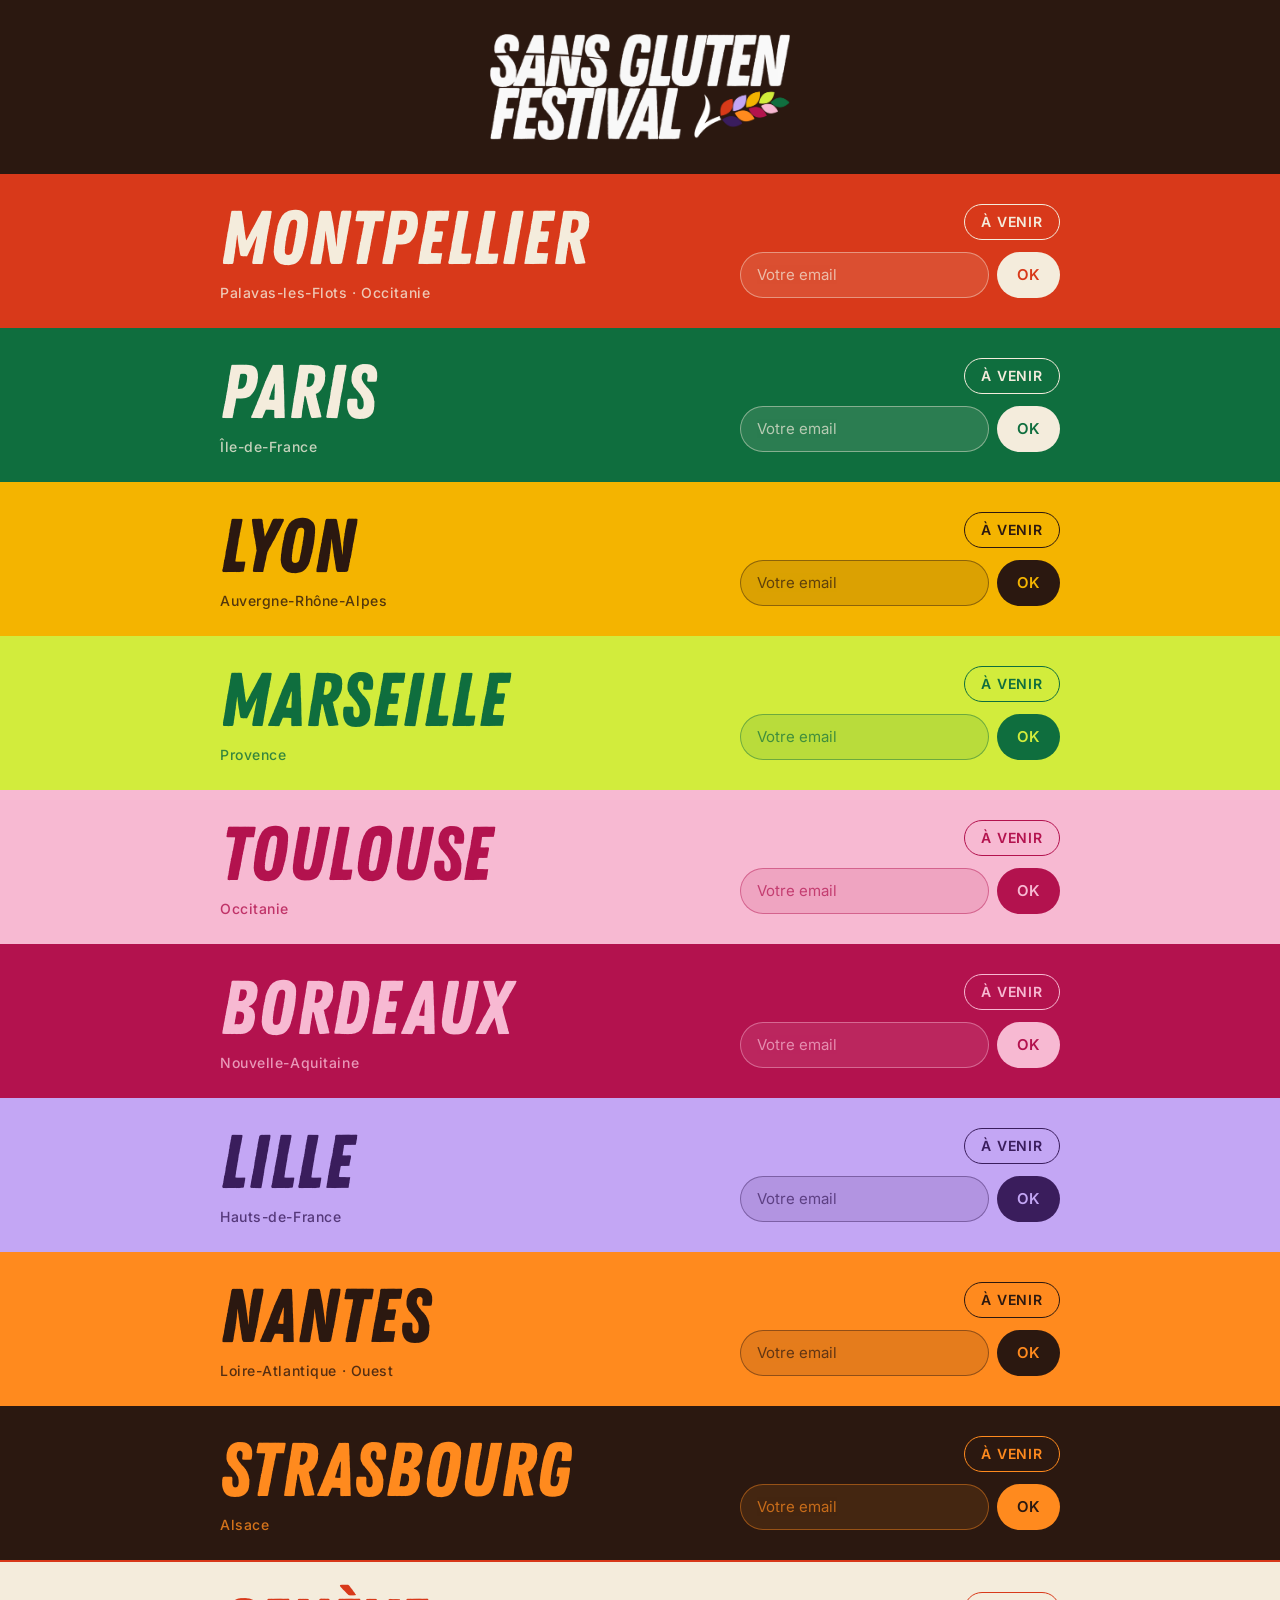
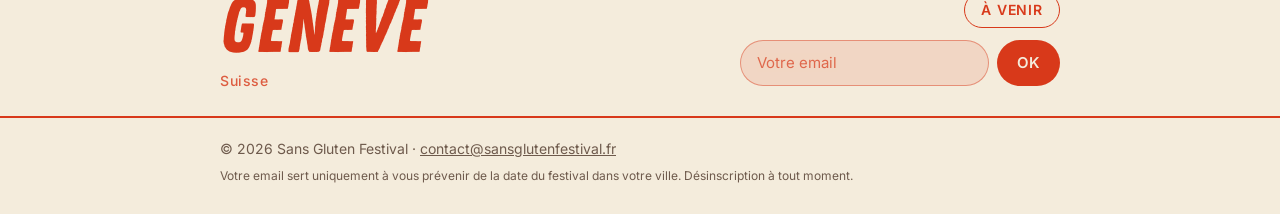
==== index.html @ ccaa2bc6 "Logo horizontal partout, plus petit Co-Authored-By: Claude Opus 5.5 <noreply@anthropic.com>" ====
<!doctype html>
<html lang="fr">
<head>
  <meta charset="utf-8">
  <meta name="viewport" content="width=device-width, initial-scale=1">
  <title>Sans Gluten Festival — Bientôt près de chez vous</title>
  <meta name="description" content="Le Sans Gluten Festival arrive dans les grandes villes de France : un festival 100 % sans gluten, à taille humaine, avec une entrée à tarif symbolique.">
  <meta property="og:title" content="Sans Gluten Festival">
  <meta property="og:description" content="Un festival 100 % sans gluten, à taille humaine, dans les grandes villes de France. Bientôt près de chez vous.">
  <meta property="og:url" content="https://sansglutenfestival.fr/">
  <meta property="og:type" content="website">
  <meta property="og:locale" content="fr_FR">
  <meta property="og:image" content="https://sansglutenfestival.fr/img/og-image.png">
  <meta property="og:image:width" content="1200">
  <meta property="og:image:height" content="630">
  <meta name="twitter:card" content="summary_large_image">
  <meta name="theme-color" content="#2B1810">
  <link rel="canonical" href="https://sansglutenfestival.fr/">
  <link rel="icon" href="favicon.png" type="image/png" sizes="64x64">
  <link rel="icon" href="favicon-32.png" type="image/png" sizes="32x32">
  <link rel="apple-touch-icon" href="apple-touch-icon.png">
  <link rel="preconnect" href="https://fonts.googleapis.com">
  <link rel="preconnect" href="https://fonts.gstatic.com" crossorigin>
  <link href="https://fonts.googleapis.com/css2?family=Fraunces:opsz,wght@9..144,500;9..144,700&family=Inter:wght@400;500;600&display=swap" rel="stylesheet">
  <link rel="preload" href="fonts/ZingRust-Base.woff2" as="font" type="font/woff2" crossorigin>
  <style>
    /* Zing Rust — Fontfabric, licence gratuite (usage commercial et web autorisé) */
    @font-face {
      font-family: "Zing Rust";
      src: url("fonts/ZingRust-Base.woff2") format("woff2");
      font-display: swap;
    }
    /* Palette « Tomate, basilic & framboise » */
    :root {
      --creme: #F4ECDC;
      --cacao: #2B1810;
      --tomate: #D8391A;
      --abricot: #FF8A1E;
      --moutarde: #F4B400;
      --citron: #D2EC3C;
      --basilic: #0F6E3E;
      --guimauve: #F7B9D2;
      --framboise: #B3124E;
      --lavande: #C3A6F4;
      --prune: #3A1D5C;
      --bg: var(--creme);
      --ink: var(--cacao);
      --muted: #6E5A4C;
      --accent: var(--tomate);
    }
    * { box-sizing: border-box; }
    html, body { margin: 0; }
    body {
      background: var(--bg);
      color: var(--ink);
      font-family: "Inter", system-ui, -apple-system, sans-serif;
      font-size: 17px;
      line-height: 1.6;
      min-height: 100vh;
      display: flex;
      flex-direction: column;
    }
    .wrap {
      width: 100%;
      max-width: 880px;
      margin: 0 auto;
      padding: 0 20px;
    }
    .site-header { background: var(--cacao); }
    .site-header .wrap {
      display: flex;
      justify-content: center;
      padding-top: clamp(22px, 4vw, 34px);
      padding-bottom: clamp(22px, 4vw, 34px);
    }
    .logo { display: block; width: 300px; max-width: 62%; }
    .logo img { display: block; width: 100%; height: auto; }
    @media (max-width: 600px) { .logo { width: 220px; } }
    main { flex: 1; }

    .city {
      color: var(--band-ink);
      background: var(--band-bg);
    }
    .city .wrap {
      display: grid;
      grid-template-columns: 1fr auto;
      grid-template-areas: "name pill" "name form";
      column-gap: 24px;
      row-gap: 12px;
      align-items: center;
      padding-top: 28px;
      padding-bottom: 28px;
    }
    .city-name {
      grid-area: name;
      font-family: "Zing Rust", "Fraunces", Georgia, serif;
      font-weight: 400;
      font-size: clamp(40px, 8vw, 76px);
      line-height: 1;
      letter-spacing: .01em;
      margin: 0;
    }
    .city-region {
      display: block;
      font-family: "Inter", system-ui, sans-serif;
      font-weight: 500;
      font-size: 14px;
      letter-spacing: .04em;
      opacity: .8;
      margin-top: 8px;
    }
    .pill {
      grid-area: pill;
      justify-self: end;
      align-self: end;
      border: 1.5px solid currentColor;
      border-radius: 999px;
      padding: 6px 16px;
      font-weight: 600;
      font-size: 14px;
      letter-spacing: .06em;
      text-transform: uppercase;
    }
    .notify {
      grid-area: form;
      align-self: start;
      display: flex;
      gap: 8px;
      width: 320px;
    }
    .notify input {
      flex: 1;
      min-width: 0;
      font: inherit;
      font-size: 15px;
      color: var(--band-ink);
      background: color-mix(in srgb, var(--band-ink) 12%, transparent);
      border: 1.5px solid color-mix(in srgb, var(--band-ink) 45%, transparent);
      border-radius: 999px;
      padding: 10px 16px;
    }
    .notify input::placeholder { color: var(--band-ink); opacity: .7; }
    .notify input:focus { outline: none; border-color: var(--band-ink); }
    .notify button {
      font: inherit;
      font-size: 15px;
      font-weight: 600;
      color: var(--band-bg);
      background: var(--band-ink);
      border: 0;
      border-radius: 999px;
      padding: 10px 20px;
      cursor: pointer;
    }
    .notify button:hover { opacity: .9; }
    .notify-done {
      grid-area: form;
      justify-self: end;
      font-size: 15px;
      font-weight: 500;
      margin: 0;
    }
    .sr {
      position: absolute;
      width: 1px; height: 1px;
      overflow: hidden;
      clip: rect(0 0 0 0);
      white-space: nowrap;
    }
    .v-montpellier { --band-bg: var(--tomate); --band-ink: var(--creme); }
    .v-paris { --band-bg: var(--basilic); --band-ink: var(--creme); }
    .v-lyon { --band-bg: var(--moutarde); --band-ink: var(--cacao); }
    .v-marseille { --band-bg: var(--citron); --band-ink: var(--basilic); }
    .v-toulouse { --band-bg: var(--guimauve); --band-ink: var(--framboise); }
    .v-bordeaux { --band-bg: var(--framboise); --band-ink: var(--guimauve); }
    .v-lille { --band-bg: var(--lavande); --band-ink: var(--prune); }
    .v-nantes { --band-bg: var(--abricot); --band-ink: var(--cacao); }
    .v-strasbourg { --band-bg: var(--cacao); --band-ink: var(--abricot); }
    .v-geneve { --band-bg: var(--creme); --band-ink: var(--tomate); }
    .v-geneve { border-block: 2px solid var(--tomate); }
    @media (max-width: 640px) {
      .city .wrap {
        grid-template-areas: "name pill" "form form";
        row-gap: 16px;
        padding-top: 24px;
        padding-bottom: 24px;
      }
      .pill { align-self: start; font-size: 12px; padding: 5px 12px; }
      .notify { width: 100%; }
      .notify-done { justify-self: start; }
    }
    .legal { font-size: 12px; margin: 6px 0 0; }
    footer a { color: inherit; }
    footer.wrap {
      padding-top: 20px; padding-bottom: 28px;
      font-size: 14px;
      color: var(--muted);
    }
  </style>
</head>
<body>
  <header class="site-header">
    <div class="wrap">
      <h1 class="logo" style="margin:0">
        <picture>
          <source srcset="img/logo-sgf.webp" type="image/webp">
          <img src="img/logo-sgf.png" width="1400" height="495" alt="Sans Gluten Festival">
        </picture>
      </h1>
    </div>
  </header>

  <main>
    <section class="cities" aria-label="Les villes">
      <div class="city v-montpellier">
        <div class="wrap">
          <h3 class="city-name">Montpellier<span class="city-region">Palavas-les-Flots · Occitanie</span></h3>
          <span class="pill">À venir</span>
          <form class="notify" data-city="Montpellier">
            <label class="sr" for="email-montpellier">Votre email pour être prévenu de la date à Montpellier</label>
            <input type="email" id="email-montpellier" name="email" placeholder="Votre email" autocomplete="email" required>
            <button type="submit">OK</button>
          </form>
        </div>
      </div>
      <div class="city v-paris">
        <div class="wrap">
          <h3 class="city-name">Paris<span class="city-region">Île-de-France</span></h3>
          <span class="pill">À venir</span>
          <form class="notify" data-city="Paris">
            <label class="sr" for="email-paris">Votre email pour être prévenu de la date à Paris</label>
            <input type="email" id="email-paris" name="email" placeholder="Votre email" autocomplete="email" required>
            <button type="submit">OK</button>
          </form>
        </div>
      </div>
      <div class="city v-lyon">
        <div class="wrap">
          <h3 class="city-name">Lyon<span class="city-region">Auvergne-Rhône-Alpes</span></h3>
          <span class="pill">À venir</span>
          <form class="notify" data-city="Lyon">
            <label class="sr" for="email-lyon">Votre email pour être prévenu de la date à Lyon</label>
            <input type="email" id="email-lyon" name="email" placeholder="Votre email" autocomplete="email" required>
            <button type="submit">OK</button>
          </form>
        </div>
      </div>
      <div class="city v-marseille">
        <div class="wrap">
          <h3 class="city-name">Marseille<span class="city-region">Provence</span></h3>
          <span class="pill">À venir</span>
          <form class="notify" data-city="Marseille">
            <label class="sr" for="email-marseille">Votre email pour être prévenu de la date à Marseille</label>
            <input type="email" id="email-marseille" name="email" placeholder="Votre email" autocomplete="email" required>
            <button type="submit">OK</button>
          </form>
        </div>
      </div>
      <div class="city v-toulouse">
        <div class="wrap">
          <h3 class="city-name">Toulouse<span class="city-region">Occitanie</span></h3>
          <span class="pill">À venir</span>
          <form class="notify" data-city="Toulouse">
            <label class="sr" for="email-toulouse">Votre email pour être prévenu de la date à Toulouse</label>
            <input type="email" id="email-toulouse" name="email" placeholder="Votre email" autocomplete="email" required>
            <button type="submit">OK</button>
          </form>
        </div>
      </div>
      <div class="city v-bordeaux">
        <div class="wrap">
          <h3 class="city-name">Bordeaux<span class="city-region">Nouvelle-Aquitaine</span></h3>
          <span class="pill">À venir</span>
          <form class="notify" data-city="Bordeaux">
            <label class="sr" for="email-bordeaux">Votre email pour être prévenu de la date à Bordeaux</label>
            <input type="email" id="email-bordeaux" name="email" placeholder="Votre email" autocomplete="email" required>
            <button type="submit">OK</button>
          </form>
        </div>
      </div>
      <div class="city v-lille">
        <div class="wrap">
          <h3 class="city-name">Lille<span class="city-region">Hauts-de-France</span></h3>
          <span class="pill">À venir</span>
          <form class="notify" data-city="Lille">
            <label class="sr" for="email-lille">Votre email pour être prévenu de la date à Lille</label>
            <input type="email" id="email-lille" name="email" placeholder="Votre email" autocomplete="email" required>
            <button type="submit">OK</button>
          </form>
        </div>
      </div>
      <div class="city v-nantes">
        <div class="wrap">
          <h3 class="city-name">Nantes<span class="city-region">Loire-Atlantique · Ouest</span></h3>
          <span class="pill">À venir</span>
          <form class="notify" data-city="Nantes">
            <label class="sr" for="email-nantes">Votre email pour être prévenu de la date à Nantes</label>
            <input type="email" id="email-nantes" name="email" placeholder="Votre email" autocomplete="email" required>
            <button type="submit">OK</button>
          </form>
        </div>
      </div>
      <div class="city v-strasbourg">
        <div class="wrap">
          <h3 class="city-name">Strasbourg<span class="city-region">Alsace</span></h3>
          <span class="pill">À venir</span>
          <form class="notify" data-city="Strasbourg">
            <label class="sr" for="email-strasbourg">Votre email pour être prévenu de la date à Strasbourg</label>
            <input type="email" id="email-strasbourg" name="email" placeholder="Votre email" autocomplete="email" required>
            <button type="submit">OK</button>
          </form>
        </div>
      </div>
      <div class="city v-geneve">
        <div class="wrap">
          <h3 class="city-name">Genève<span class="city-region">Suisse</span></h3>
          <span class="pill">À venir</span>
          <form class="notify" data-city="Genève">
            <label class="sr" for="email-geneve">Votre email pour être prévenu de la date à Genève</label>
            <input type="email" id="email-geneve" name="email" placeholder="Votre email" autocomplete="email" required>
            <button type="submit">OK</button>
          </form>
        </div>
      </div>
    </section>

  </main>

  <footer class="wrap">
    © 2026 Sans Gluten Festival · <a href="mailto:contact@sansglutenfestival.fr">contact@sansglutenfestival.fr</a>
    <p class="legal">Votre email sert uniquement à vous prévenir de la date du festival dans votre ville. Désinscription à tout moment.</p>
  </footer>
  <script>
    // Pas encore de service d'inscription (Brevo à brancher) : en attendant,
    // l'inscription passe par un mail pré-rempli vers contact@.
    document.querySelectorAll('.notify').forEach(function (form) {
      form.addEventListener('submit', function (e) {
        e.preventDefault();
        var city = form.dataset.city;
        var email = form.email.value.trim();
        var subject = 'Prévenez-moi — Sans Gluten Festival ' + city;
        var body = 'Bonjour,\n\nMerci de me prévenir de la date du Sans Gluten Festival à ' + city + '.\n\nMon email : ' + email + '\n';
        window.location.href = 'mailto:contact@sansglutenfestival.fr?subject=' + encodeURIComponent(subject) + '&body=' + encodeURIComponent(body);
        var done = document.createElement('p');
        done.className = 'notify-done';
        done.textContent = 'Merci ! Envoyez le mail qui vient de s’ouvrir pour confirmer.';
        form.replaceWith(done);
      });
    });
  </script>
</body>
</html>
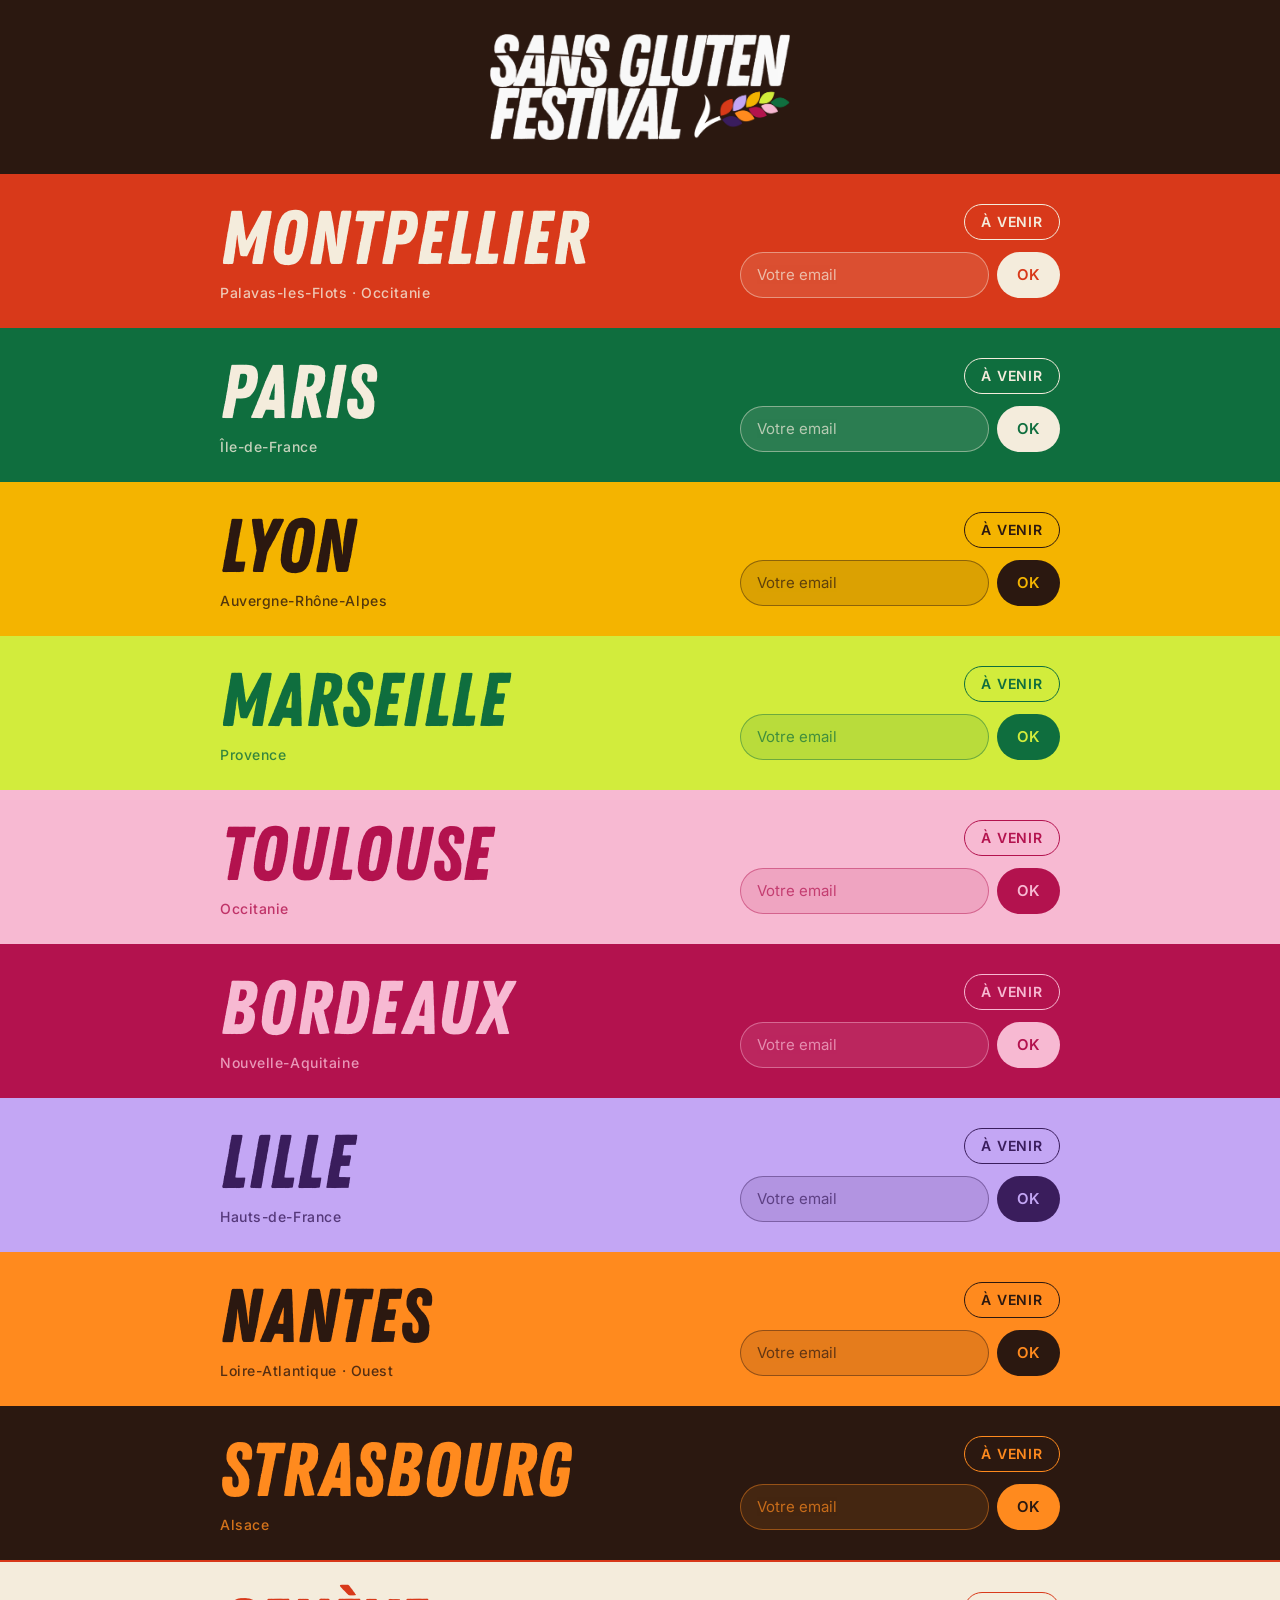
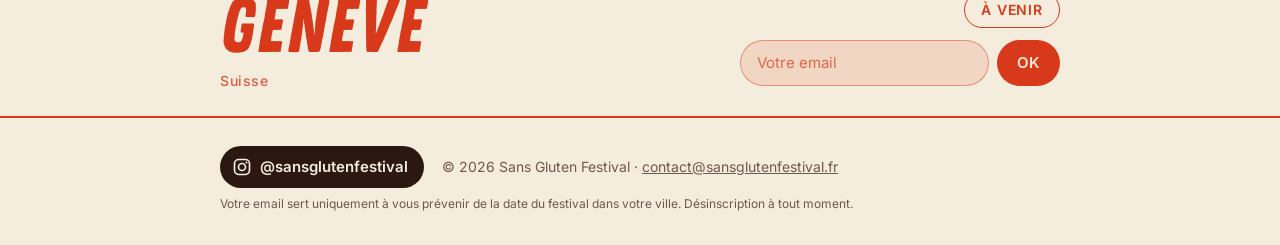
==== commit 4f977e24: "Lien Instagram @sansglutenfestival dans le pied de page Co-Authored-By: Claude Opus 5.5 <noreply@ant" ====
--- a/index.html
+++ b/index.html
@@ -14,6 +14,7 @@
   <meta property="og:image:width" content="1200">
   <meta property="og:image:height" content="630">
   <meta name="twitter:card" content="summary_large_image">
+  <script type="application/ld+json">{"@context":"https://schema.org","@type":"Organization","name":"Sans Gluten Festival","url":"https://sansglutenfestival.fr/","logo":"https://sansglutenfestival.fr/img/logo-sgf.png","email":"contact@sansglutenfestival.fr","sameAs":["https://www.instagram.com/sansglutenfestival/"]}</script>
   <meta name="theme-color" content="#2B1810">
   <link rel="canonical" href="https://sansglutenfestival.fr/">
   <link rel="icon" href="favicon.png" type="image/png" sizes="64x64">
@@ -193,10 +194,21 @@
     .legal { font-size: 12px; margin: 6px 0 0; }
     footer a { color: inherit; }
     footer.wrap {
-      padding-top: 20px; padding-bottom: 28px;
+      padding-top: 28px; padding-bottom: 32px;
       font-size: 14px;
       color: var(--muted);
     }
+    .foot-row { display: flex; flex-wrap: wrap; align-items: center; gap: 10px 18px; }
+    .insta {
+      display: inline-flex; align-items: center; gap: 8px;
+      background: var(--cacao); color: var(--creme);
+      border-radius: 999px; padding: 9px 16px 9px 12px;
+      font-weight: 600; font-size: 15px; text-decoration: none;
+    }
+    footer .insta { color: var(--creme); }
+    .insta:hover { background: var(--tomate); }
+    .insta:focus-visible { outline: 3px solid var(--tomate); outline-offset: 2px; }
+    .insta svg { width: 20px; height: 20px; flex-shrink: 0; }
   </style>
 </head>
 <body>
@@ -328,7 +340,13 @@
   </main>
 
   <footer class="wrap">
-    © 2026 Sans Gluten Festival · <a href="mailto:contact@sansglutenfestival.fr">contact@sansglutenfestival.fr</a>
+    <div class="foot-row">
+      <a class="insta" href="https://www.instagram.com/sansglutenfestival/" target="_blank" rel="noopener">
+        <svg viewBox="0 0 24 24" aria-hidden="true"><rect x="3" y="3" width="18" height="18" rx="5" fill="none" stroke="currentColor" stroke-width="2"/><circle cx="12" cy="12" r="4.2" fill="none" stroke="currentColor" stroke-width="2"/><circle cx="17.4" cy="6.6" r="1.3" fill="currentColor"/></svg>
+        @sansglutenfestival
+      </a>
+      <span>© 2026 Sans Gluten Festival · <a href="mailto:contact@sansglutenfestival.fr">contact@sansglutenfestival.fr</a></span>
+    </div>
     <p class="legal">Votre email sert uniquement à vous prévenir de la date du festival dans votre ville. Désinscription à tout moment.</p>
   </footer>
   <script>
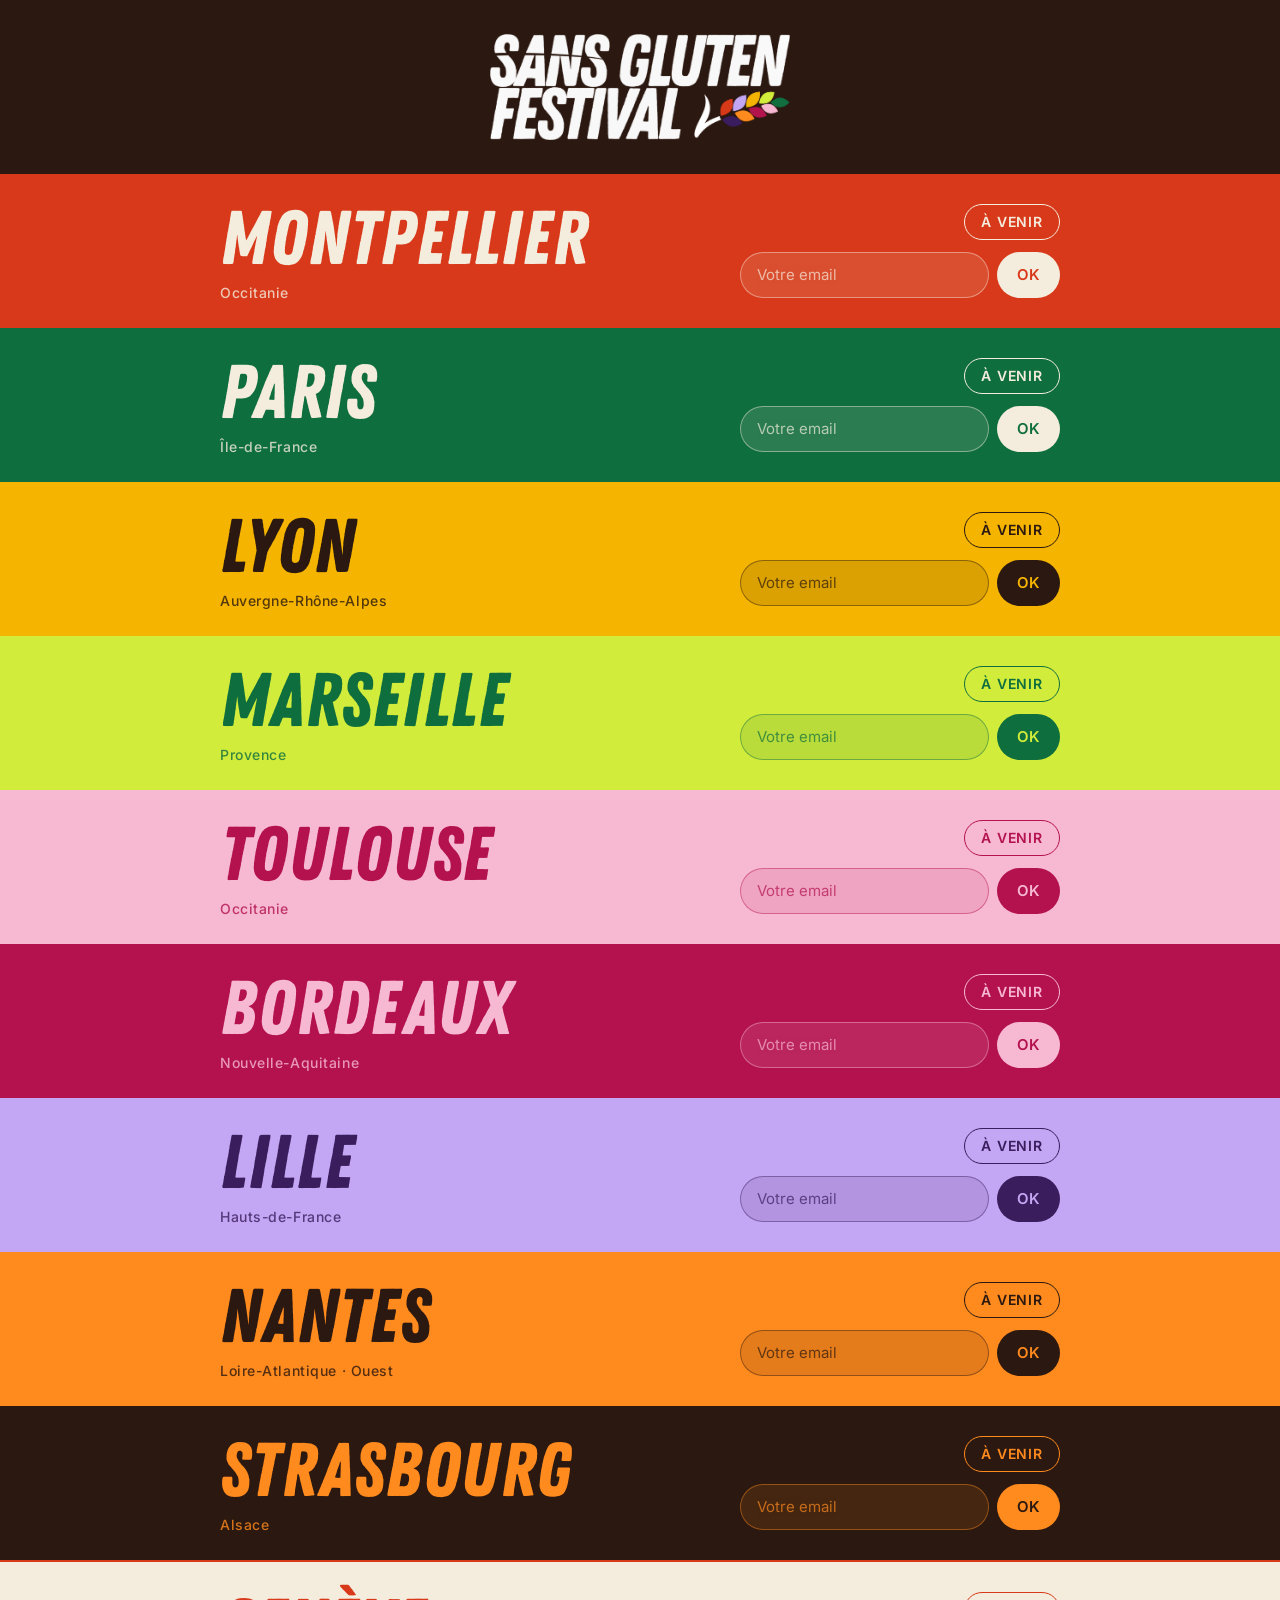
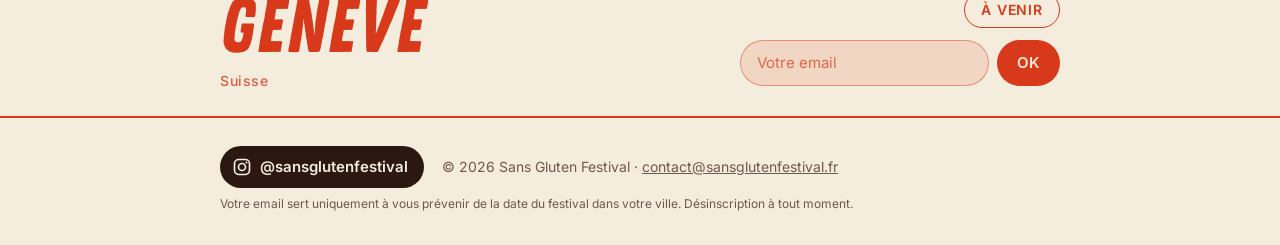
==== commit 9da99859: "Montpellier : retrait de Palavas Co-Authored-By: Claude Opus 5.5 <noreply@anthropic.com>" ====
--- a/index.html
+++ b/index.html
@@ -155,6 +155,10 @@
       cursor: pointer;
     }
     .notify button:hover { opacity: .9; }
+    .hp { position: absolute; left: -9999px; width: 1px; height: 1px; opacity: 0; }
+    .notify { position: relative; flex-wrap: wrap; }
+    .notify button:disabled { opacity: .6; cursor: wait; }
+    .notify-err { flex-basis: 100%; font-size: 13px; font-weight: 600; margin-top: 4px; }
     .notify-done {
       grid-area: form;
       justify-self: end;
@@ -227,11 +231,12 @@
     <section class="cities" aria-label="Les villes">
       <div class="city v-montpellier">
         <div class="wrap">
-          <h3 class="city-name">Montpellier<span class="city-region">Palavas-les-Flots · Occitanie</span></h3>
+          <h3 class="city-name">Montpellier<span class="city-region">Occitanie</span></h3>
           <span class="pill">À venir</span>
           <form class="notify" data-city="Montpellier">
             <label class="sr" for="email-montpellier">Votre email pour être prévenu de la date à Montpellier</label>
             <input type="email" id="email-montpellier" name="email" placeholder="Votre email" autocomplete="email" required>
+            <input type="checkbox" name="botcheck" class="hp" tabindex="-1" autocomplete="off" aria-hidden="true">
             <button type="submit">OK</button>
           </form>
         </div>
@@ -243,6 +248,7 @@
           <form class="notify" data-city="Paris">
             <label class="sr" for="email-paris">Votre email pour être prévenu de la date à Paris</label>
             <input type="email" id="email-paris" name="email" placeholder="Votre email" autocomplete="email" required>
+            <input type="checkbox" name="botcheck" class="hp" tabindex="-1" autocomplete="off" aria-hidden="true">
             <button type="submit">OK</button>
           </form>
         </div>
@@ -254,6 +260,7 @@
           <form class="notify" data-city="Lyon">
             <label class="sr" for="email-lyon">Votre email pour être prévenu de la date à Lyon</label>
             <input type="email" id="email-lyon" name="email" placeholder="Votre email" autocomplete="email" required>
+            <input type="checkbox" name="botcheck" class="hp" tabindex="-1" autocomplete="off" aria-hidden="true">
             <button type="submit">OK</button>
           </form>
         </div>
@@ -265,6 +272,7 @@
           <form class="notify" data-city="Marseille">
             <label class="sr" for="email-marseille">Votre email pour être prévenu de la date à Marseille</label>
             <input type="email" id="email-marseille" name="email" placeholder="Votre email" autocomplete="email" required>
+            <input type="checkbox" name="botcheck" class="hp" tabindex="-1" autocomplete="off" aria-hidden="true">
             <button type="submit">OK</button>
           </form>
         </div>
@@ -276,6 +284,7 @@
           <form class="notify" data-city="Toulouse">
             <label class="sr" for="email-toulouse">Votre email pour être prévenu de la date à Toulouse</label>
             <input type="email" id="email-toulouse" name="email" placeholder="Votre email" autocomplete="email" required>
+            <input type="checkbox" name="botcheck" class="hp" tabindex="-1" autocomplete="off" aria-hidden="true">
             <button type="submit">OK</button>
           </form>
         </div>
@@ -287,6 +296,7 @@
           <form class="notify" data-city="Bordeaux">
             <label class="sr" for="email-bordeaux">Votre email pour être prévenu de la date à Bordeaux</label>
             <input type="email" id="email-bordeaux" name="email" placeholder="Votre email" autocomplete="email" required>
+            <input type="checkbox" name="botcheck" class="hp" tabindex="-1" autocomplete="off" aria-hidden="true">
             <button type="submit">OK</button>
           </form>
         </div>
@@ -298,6 +308,7 @@
           <form class="notify" data-city="Lille">
             <label class="sr" for="email-lille">Votre email pour être prévenu de la date à Lille</label>
             <input type="email" id="email-lille" name="email" placeholder="Votre email" autocomplete="email" required>
+            <input type="checkbox" name="botcheck" class="hp" tabindex="-1" autocomplete="off" aria-hidden="true">
             <button type="submit">OK</button>
           </form>
         </div>
@@ -309,6 +320,7 @@
           <form class="notify" data-city="Nantes">
             <label class="sr" for="email-nantes">Votre email pour être prévenu de la date à Nantes</label>
             <input type="email" id="email-nantes" name="email" placeholder="Votre email" autocomplete="email" required>
+            <input type="checkbox" name="botcheck" class="hp" tabindex="-1" autocomplete="off" aria-hidden="true">
             <button type="submit">OK</button>
           </form>
         </div>
@@ -320,6 +332,7 @@
           <form class="notify" data-city="Strasbourg">
             <label class="sr" for="email-strasbourg">Votre email pour être prévenu de la date à Strasbourg</label>
             <input type="email" id="email-strasbourg" name="email" placeholder="Votre email" autocomplete="email" required>
+            <input type="checkbox" name="botcheck" class="hp" tabindex="-1" autocomplete="off" aria-hidden="true">
             <button type="submit">OK</button>
           </form>
         </div>
@@ -331,6 +344,7 @@
           <form class="notify" data-city="Genève">
             <label class="sr" for="email-geneve">Votre email pour être prévenu de la date à Genève</label>
             <input type="email" id="email-geneve" name="email" placeholder="Votre email" autocomplete="email" required>
+            <input type="checkbox" name="botcheck" class="hp" tabindex="-1" autocomplete="off" aria-hidden="true">
             <button type="submit">OK</button>
           </form>
         </div>
@@ -350,20 +364,42 @@
     <p class="legal">Votre email sert uniquement à vous prévenir de la date du festival dans votre ville. Désinscription à tout moment.</p>
   </footer>
   <script>
-    // Pas encore de service d'inscription (Brevo à brancher) : en attendant,
-    // l'inscription passe par un mail pré-rempli vers contact@.
+    // Inscriptions par ville : Web3Forms envoie chaque inscription à contact@ (clé publique, faite pour être dans le code).
+    var W3F_KEY = "a4f6ae0e-dc1d-4ea9-b04a-1de9e9daf871";
     document.querySelectorAll('.notify').forEach(function (form) {
       form.addEventListener('submit', function (e) {
         e.preventDefault();
         var city = form.dataset.city;
-        var email = form.email.value.trim();
-        var subject = 'Prévenez-moi — Sans Gluten Festival ' + city;
-        var body = 'Bonjour,\n\nMerci de me prévenir de la date du Sans Gluten Festival à ' + city + '.\n\nMon email : ' + email + '\n';
-        window.location.href = 'mailto:contact@sansglutenfestival.fr?subject=' + encodeURIComponent(subject) + '&body=' + encodeURIComponent(body);
-        var done = document.createElement('p');
-        done.className = 'notify-done';
-        done.textContent = 'Merci ! Envoyez le mail qui vient de s’ouvrir pour confirmer.';
-        form.replaceWith(done);
+        var btn = form.querySelector('button');
+        if (form.botcheck && form.botcheck.checked) return;
+        btn.disabled = true;
+        btn.textContent = '…';
+        fetch('https://api.web3forms.com/submit', {
+          method: 'POST',
+          headers: { 'Content-Type': 'application/json', 'Accept': 'application/json' },
+          body: JSON.stringify({
+            access_key: W3F_KEY,
+            subject: 'Prévenez-moi — ' + city,
+            from_name: 'Site Sans Gluten Festival',
+            ville: city,
+            email: form.email.value.trim()
+          })
+        }).then(function (r) { return r.json(); }).then(function (res) {
+          if (!res.success) throw new Error(res.message);
+          var done = document.createElement('p');
+          done.className = 'notify-done';
+          done.setAttribute('role', 'status');
+          done.textContent = 'Merci ! On vous prévient dès que la date de ' + city + ' est annoncée.';
+          form.replaceWith(done);
+        }).catch(function () {
+          btn.disabled = false;
+          btn.textContent = 'OK';
+          var err = form.querySelector('.notify-err') || document.createElement('span');
+          err.className = 'notify-err';
+          err.setAttribute('role', 'alert');
+          err.textContent = 'L’envoi n’a pas marché. Réessayez, ou écrivez à contact@sansglutenfestival.fr';
+          form.appendChild(err);
+        });
       });
     });
   </script>
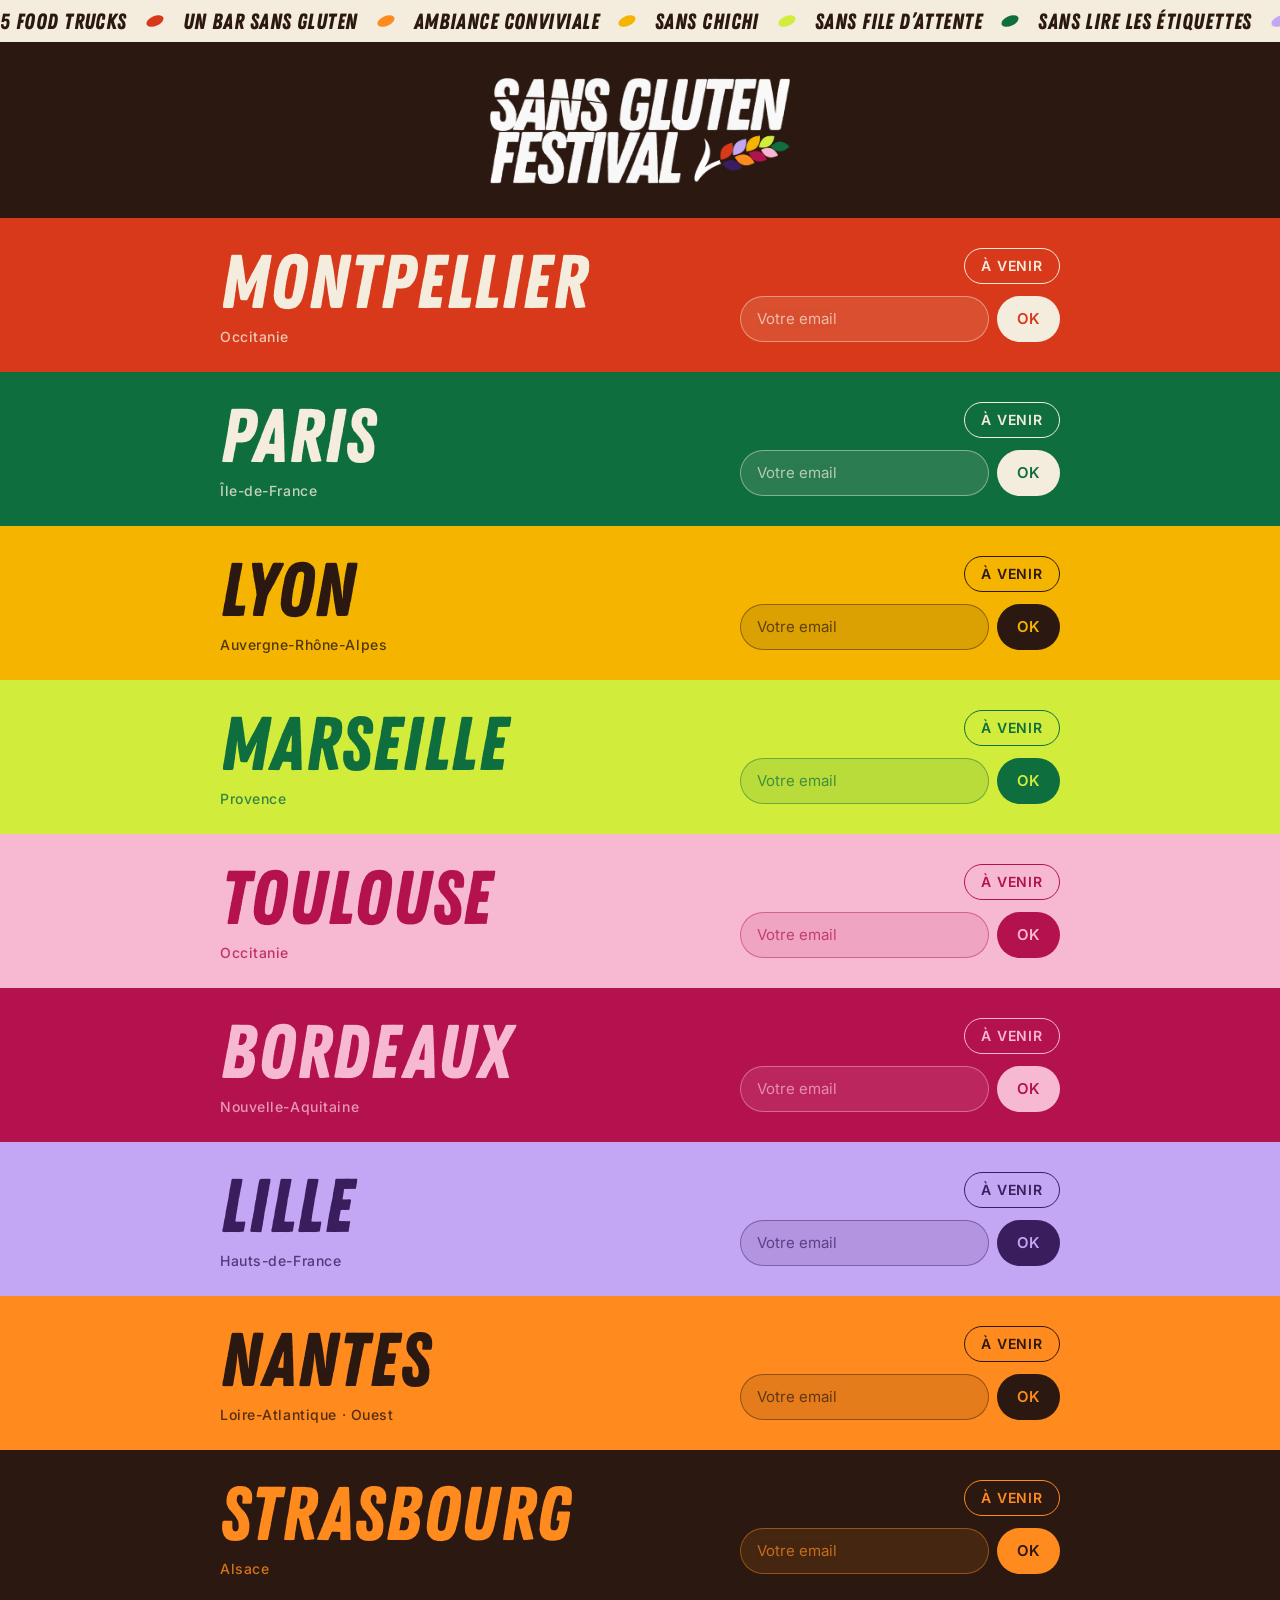
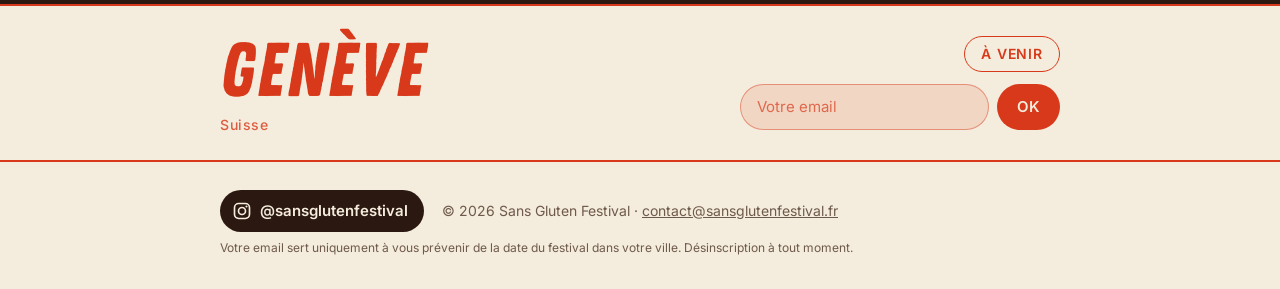
==== commit 323dd0a4: "Bandeau défilant en haut : programme et « SANS », séparés par des grains colorés Co-Authored-By: Cla" ====
--- a/index.html
+++ b/index.html
@@ -67,6 +67,31 @@
       margin: 0 auto;
       padding: 0 20px;
     }
+    .ticker {
+      background: var(--creme);
+      color: var(--cacao);
+      overflow: hidden;
+      border-bottom: 2px solid var(--cacao);
+    }
+    .tk-track { display: flex; width: max-content; animation: tk 42s linear infinite; }
+    .ticker:hover .tk-track { animation-play-state: paused; }
+    .tk-group { display: flex; align-items: center; flex-shrink: 0; }
+    .tk-item {
+      font-family: "Zing Rust", "Fraunces", Georgia, serif;
+      font-size: 22px;
+      line-height: 1;
+      text-transform: uppercase;
+      letter-spacing: .02em;
+      white-space: nowrap;
+      padding: 11px 0 9px;
+    }
+    .tk-grain { width: 20px; height: 12px; margin: 0 18px; flex-shrink: 0; }
+    @keyframes tk { from { transform: translateX(0); } to { transform: translateX(-50%); } }
+    @media (prefers-reduced-motion: reduce) {
+      .tk-track { animation: none; }
+      .ticker { overflow-x: auto; }
+    }
+    @media (max-width: 600px) { .tk-item { font-size: 18px; } .tk-grain { margin: 0 14px; } }
     .site-header { background: var(--cacao); }
     .site-header .wrap {
       display: flex;
@@ -216,6 +241,13 @@
   </style>
 </head>
 <body>
+  <div class="ticker" role="region" aria-label="Au programme">
+    <p class="sr">Au programme : 5 food trucks, Un bar sans gluten, Ambiance conviviale, Sans chichi, Sans file d’attente, Sans lire les étiquettes.</p>
+    <div class="tk-track" aria-hidden="true">
+      <div class="tk-group"><span class="tk-item">5 food trucks</span><svg class="tk-grain" viewBox="0 0 20 12"><ellipse cx="10" cy="6" rx="9" ry="5" transform="rotate(-24 10 6)" fill="var(--tomate)"/></svg><span class="tk-item">Un bar sans gluten</span><svg class="tk-grain" viewBox="0 0 20 12"><ellipse cx="10" cy="6" rx="9" ry="5" transform="rotate(-24 10 6)" fill="var(--abricot)"/></svg><span class="tk-item">Ambiance conviviale</span><svg class="tk-grain" viewBox="0 0 20 12"><ellipse cx="10" cy="6" rx="9" ry="5" transform="rotate(-24 10 6)" fill="var(--moutarde)"/></svg><span class="tk-item">Sans chichi</span><svg class="tk-grain" viewBox="0 0 20 12"><ellipse cx="10" cy="6" rx="9" ry="5" transform="rotate(-24 10 6)" fill="var(--citron)"/></svg><span class="tk-item">Sans file d’attente</span><svg class="tk-grain" viewBox="0 0 20 12"><ellipse cx="10" cy="6" rx="9" ry="5" transform="rotate(-24 10 6)" fill="var(--basilic)"/></svg><span class="tk-item">Sans lire les étiquettes</span><svg class="tk-grain" viewBox="0 0 20 12"><ellipse cx="10" cy="6" rx="9" ry="5" transform="rotate(-24 10 6)" fill="var(--lavande)"/></svg><span class="tk-item">5 food trucks</span><svg class="tk-grain" viewBox="0 0 20 12"><ellipse cx="10" cy="6" rx="9" ry="5" transform="rotate(-24 10 6)" fill="var(--prune)"/></svg><span class="tk-item">Un bar sans gluten</span><svg class="tk-grain" viewBox="0 0 20 12"><ellipse cx="10" cy="6" rx="9" ry="5" transform="rotate(-24 10 6)" fill="var(--framboise)"/></svg><span class="tk-item">Ambiance conviviale</span><svg class="tk-grain" viewBox="0 0 20 12"><ellipse cx="10" cy="6" rx="9" ry="5" transform="rotate(-24 10 6)" fill="var(--guimauve)"/></svg><span class="tk-item">Sans chichi</span><svg class="tk-grain" viewBox="0 0 20 12"><ellipse cx="10" cy="6" rx="9" ry="5" transform="rotate(-24 10 6)" fill="var(--tomate)"/></svg><span class="tk-item">Sans file d’attente</span><svg class="tk-grain" viewBox="0 0 20 12"><ellipse cx="10" cy="6" rx="9" ry="5" transform="rotate(-24 10 6)" fill="var(--abricot)"/></svg><span class="tk-item">Sans lire les étiquettes</span><svg class="tk-grain" viewBox="0 0 20 12"><ellipse cx="10" cy="6" rx="9" ry="5" transform="rotate(-24 10 6)" fill="var(--moutarde)"/></svg></div>
+      <div class="tk-group"><span class="tk-item">5 food trucks</span><svg class="tk-grain" viewBox="0 0 20 12"><ellipse cx="10" cy="6" rx="9" ry="5" transform="rotate(-24 10 6)" fill="var(--tomate)"/></svg><span class="tk-item">Un bar sans gluten</span><svg class="tk-grain" viewBox="0 0 20 12"><ellipse cx="10" cy="6" rx="9" ry="5" transform="rotate(-24 10 6)" fill="var(--abricot)"/></svg><span class="tk-item">Ambiance conviviale</span><svg class="tk-grain" viewBox="0 0 20 12"><ellipse cx="10" cy="6" rx="9" ry="5" transform="rotate(-24 10 6)" fill="var(--moutarde)"/></svg><span class="tk-item">Sans chichi</span><svg class="tk-grain" viewBox="0 0 20 12"><ellipse cx="10" cy="6" rx="9" ry="5" transform="rotate(-24 10 6)" fill="var(--citron)"/></svg><span class="tk-item">Sans file d’attente</span><svg class="tk-grain" viewBox="0 0 20 12"><ellipse cx="10" cy="6" rx="9" ry="5" transform="rotate(-24 10 6)" fill="var(--basilic)"/></svg><span class="tk-item">Sans lire les étiquettes</span><svg class="tk-grain" viewBox="0 0 20 12"><ellipse cx="10" cy="6" rx="9" ry="5" transform="rotate(-24 10 6)" fill="var(--lavande)"/></svg><span class="tk-item">5 food trucks</span><svg class="tk-grain" viewBox="0 0 20 12"><ellipse cx="10" cy="6" rx="9" ry="5" transform="rotate(-24 10 6)" fill="var(--prune)"/></svg><span class="tk-item">Un bar sans gluten</span><svg class="tk-grain" viewBox="0 0 20 12"><ellipse cx="10" cy="6" rx="9" ry="5" transform="rotate(-24 10 6)" fill="var(--framboise)"/></svg><span class="tk-item">Ambiance conviviale</span><svg class="tk-grain" viewBox="0 0 20 12"><ellipse cx="10" cy="6" rx="9" ry="5" transform="rotate(-24 10 6)" fill="var(--guimauve)"/></svg><span class="tk-item">Sans chichi</span><svg class="tk-grain" viewBox="0 0 20 12"><ellipse cx="10" cy="6" rx="9" ry="5" transform="rotate(-24 10 6)" fill="var(--tomate)"/></svg><span class="tk-item">Sans file d’attente</span><svg class="tk-grain" viewBox="0 0 20 12"><ellipse cx="10" cy="6" rx="9" ry="5" transform="rotate(-24 10 6)" fill="var(--abricot)"/></svg><span class="tk-item">Sans lire les étiquettes</span><svg class="tk-grain" viewBox="0 0 20 12"><ellipse cx="10" cy="6" rx="9" ry="5" transform="rotate(-24 10 6)" fill="var(--moutarde)"/></svg></div>
+    </div>
+  </div>
   <header class="site-header">
     <div class="wrap">
       <h1 class="logo" style="margin:0">
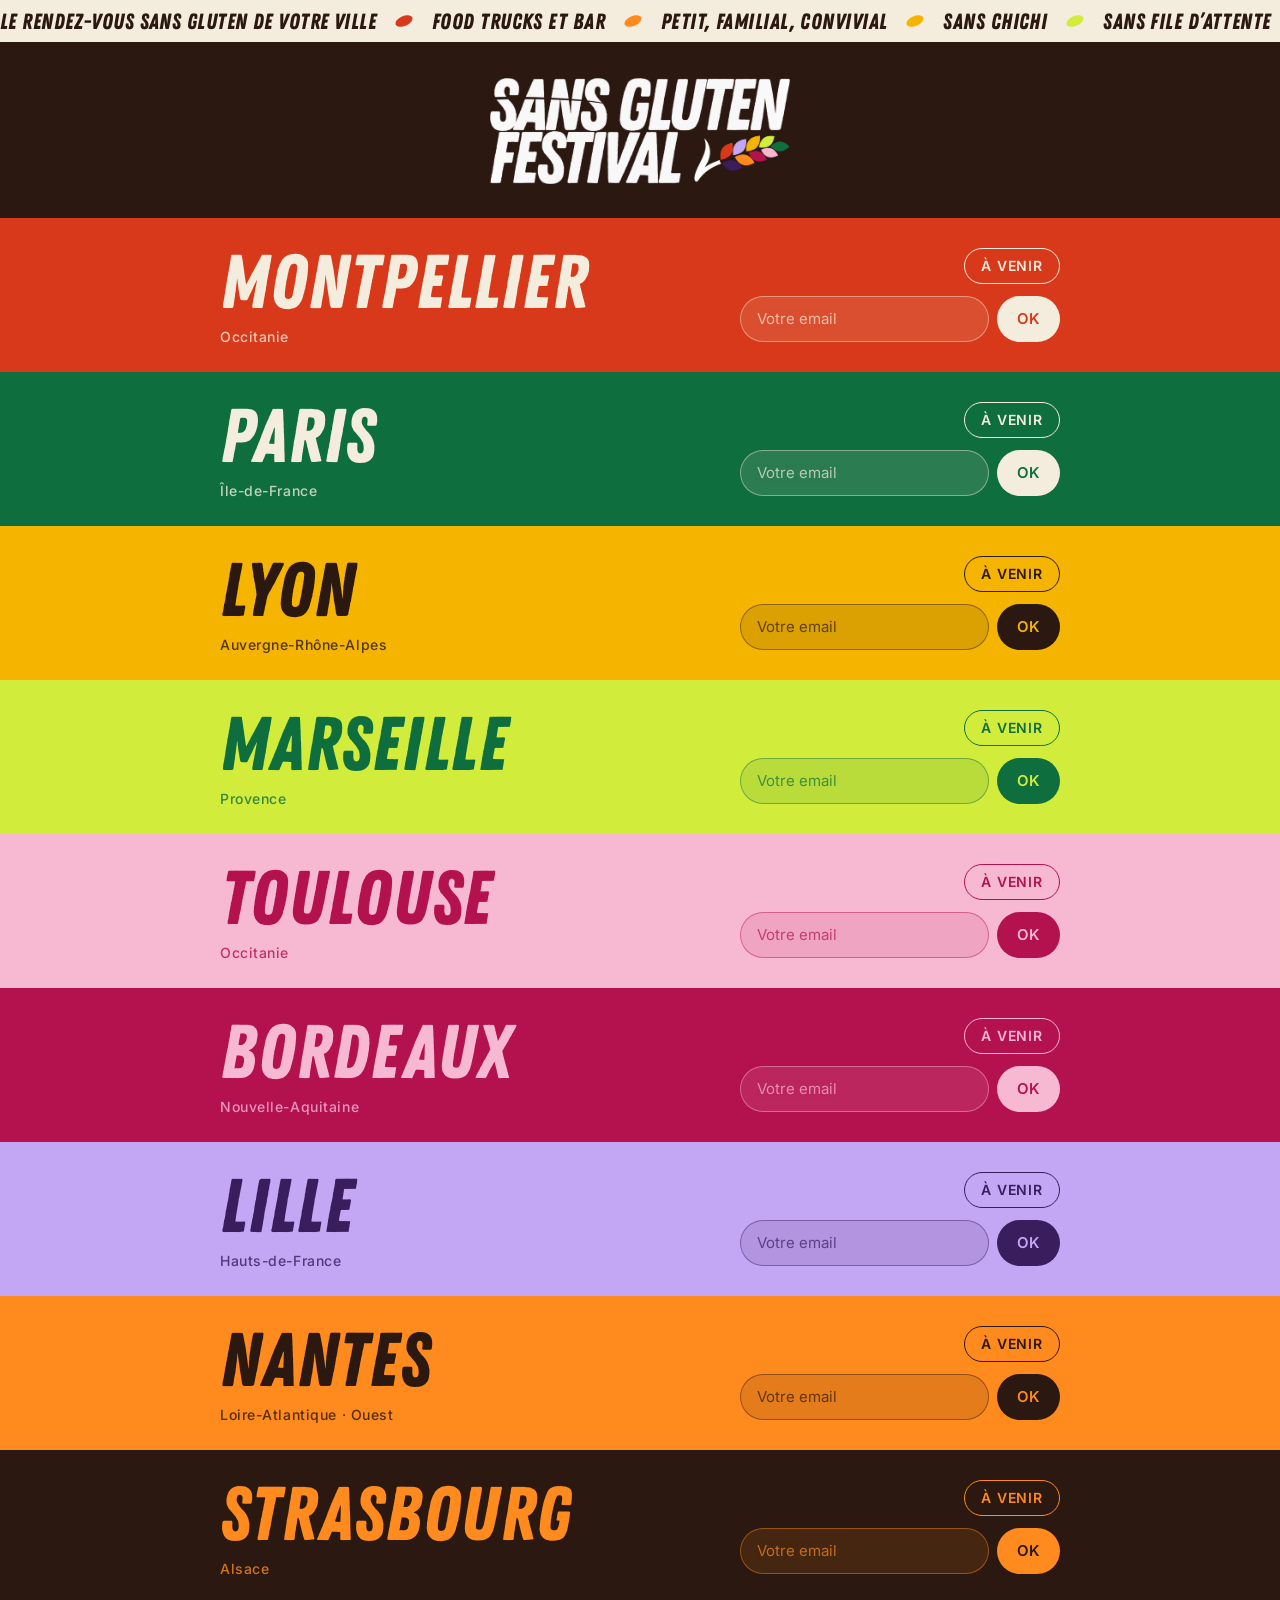
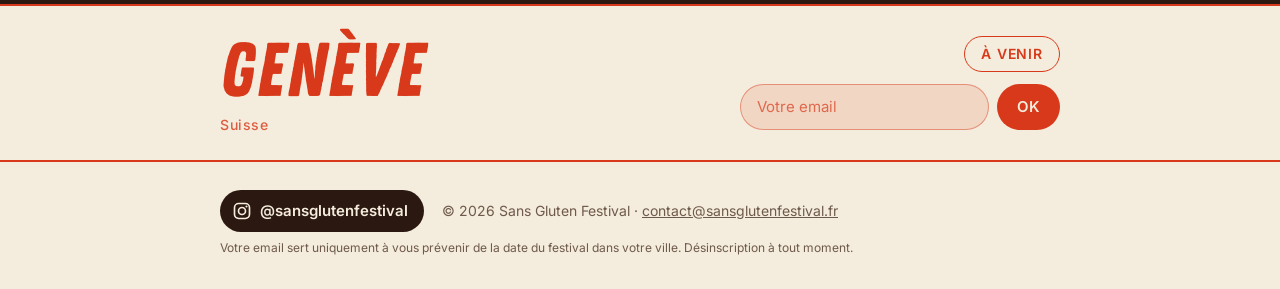
==== commit f867b7a4: "Bandeau : le rendez-vous sans gluten de votre ville, sans chiffre Co-Authored-By: Claude Opus 5.5 <n" ====
--- a/index.html
+++ b/index.html
@@ -242,10 +242,10 @@
 </head>
 <body>
   <div class="ticker" role="region" aria-label="Au programme">
-    <p class="sr">Au programme : 5 food trucks, Un bar sans gluten, Ambiance conviviale, Sans chichi, Sans file d’attente, Sans lire les étiquettes.</p>
+    <p class="sr">Le rendez-vous sans gluten de votre ville. Food trucks et bar. Petit, familial, convivial. Sans chichi. Sans file d’attente. Sans lire les étiquettes.</p>
     <div class="tk-track" aria-hidden="true">
-      <div class="tk-group"><span class="tk-item">5 food trucks</span><svg class="tk-grain" viewBox="0 0 20 12"><ellipse cx="10" cy="6" rx="9" ry="5" transform="rotate(-24 10 6)" fill="var(--tomate)"/></svg><span class="tk-item">Un bar sans gluten</span><svg class="tk-grain" viewBox="0 0 20 12"><ellipse cx="10" cy="6" rx="9" ry="5" transform="rotate(-24 10 6)" fill="var(--abricot)"/></svg><span class="tk-item">Ambiance conviviale</span><svg class="tk-grain" viewBox="0 0 20 12"><ellipse cx="10" cy="6" rx="9" ry="5" transform="rotate(-24 10 6)" fill="var(--moutarde)"/></svg><span class="tk-item">Sans chichi</span><svg class="tk-grain" viewBox="0 0 20 12"><ellipse cx="10" cy="6" rx="9" ry="5" transform="rotate(-24 10 6)" fill="var(--citron)"/></svg><span class="tk-item">Sans file d’attente</span><svg class="tk-grain" viewBox="0 0 20 12"><ellipse cx="10" cy="6" rx="9" ry="5" transform="rotate(-24 10 6)" fill="var(--basilic)"/></svg><span class="tk-item">Sans lire les étiquettes</span><svg class="tk-grain" viewBox="0 0 20 12"><ellipse cx="10" cy="6" rx="9" ry="5" transform="rotate(-24 10 6)" fill="var(--lavande)"/></svg><span class="tk-item">5 food trucks</span><svg class="tk-grain" viewBox="0 0 20 12"><ellipse cx="10" cy="6" rx="9" ry="5" transform="rotate(-24 10 6)" fill="var(--prune)"/></svg><span class="tk-item">Un bar sans gluten</span><svg class="tk-grain" viewBox="0 0 20 12"><ellipse cx="10" cy="6" rx="9" ry="5" transform="rotate(-24 10 6)" fill="var(--framboise)"/></svg><span class="tk-item">Ambiance conviviale</span><svg class="tk-grain" viewBox="0 0 20 12"><ellipse cx="10" cy="6" rx="9" ry="5" transform="rotate(-24 10 6)" fill="var(--guimauve)"/></svg><span class="tk-item">Sans chichi</span><svg class="tk-grain" viewBox="0 0 20 12"><ellipse cx="10" cy="6" rx="9" ry="5" transform="rotate(-24 10 6)" fill="var(--tomate)"/></svg><span class="tk-item">Sans file d’attente</span><svg class="tk-grain" viewBox="0 0 20 12"><ellipse cx="10" cy="6" rx="9" ry="5" transform="rotate(-24 10 6)" fill="var(--abricot)"/></svg><span class="tk-item">Sans lire les étiquettes</span><svg class="tk-grain" viewBox="0 0 20 12"><ellipse cx="10" cy="6" rx="9" ry="5" transform="rotate(-24 10 6)" fill="var(--moutarde)"/></svg></div>
-      <div class="tk-group"><span class="tk-item">5 food trucks</span><svg class="tk-grain" viewBox="0 0 20 12"><ellipse cx="10" cy="6" rx="9" ry="5" transform="rotate(-24 10 6)" fill="var(--tomate)"/></svg><span class="tk-item">Un bar sans gluten</span><svg class="tk-grain" viewBox="0 0 20 12"><ellipse cx="10" cy="6" rx="9" ry="5" transform="rotate(-24 10 6)" fill="var(--abricot)"/></svg><span class="tk-item">Ambiance conviviale</span><svg class="tk-grain" viewBox="0 0 20 12"><ellipse cx="10" cy="6" rx="9" ry="5" transform="rotate(-24 10 6)" fill="var(--moutarde)"/></svg><span class="tk-item">Sans chichi</span><svg class="tk-grain" viewBox="0 0 20 12"><ellipse cx="10" cy="6" rx="9" ry="5" transform="rotate(-24 10 6)" fill="var(--citron)"/></svg><span class="tk-item">Sans file d’attente</span><svg class="tk-grain" viewBox="0 0 20 12"><ellipse cx="10" cy="6" rx="9" ry="5" transform="rotate(-24 10 6)" fill="var(--basilic)"/></svg><span class="tk-item">Sans lire les étiquettes</span><svg class="tk-grain" viewBox="0 0 20 12"><ellipse cx="10" cy="6" rx="9" ry="5" transform="rotate(-24 10 6)" fill="var(--lavande)"/></svg><span class="tk-item">5 food trucks</span><svg class="tk-grain" viewBox="0 0 20 12"><ellipse cx="10" cy="6" rx="9" ry="5" transform="rotate(-24 10 6)" fill="var(--prune)"/></svg><span class="tk-item">Un bar sans gluten</span><svg class="tk-grain" viewBox="0 0 20 12"><ellipse cx="10" cy="6" rx="9" ry="5" transform="rotate(-24 10 6)" fill="var(--framboise)"/></svg><span class="tk-item">Ambiance conviviale</span><svg class="tk-grain" viewBox="0 0 20 12"><ellipse cx="10" cy="6" rx="9" ry="5" transform="rotate(-24 10 6)" fill="var(--guimauve)"/></svg><span class="tk-item">Sans chichi</span><svg class="tk-grain" viewBox="0 0 20 12"><ellipse cx="10" cy="6" rx="9" ry="5" transform="rotate(-24 10 6)" fill="var(--tomate)"/></svg><span class="tk-item">Sans file d’attente</span><svg class="tk-grain" viewBox="0 0 20 12"><ellipse cx="10" cy="6" rx="9" ry="5" transform="rotate(-24 10 6)" fill="var(--abricot)"/></svg><span class="tk-item">Sans lire les étiquettes</span><svg class="tk-grain" viewBox="0 0 20 12"><ellipse cx="10" cy="6" rx="9" ry="5" transform="rotate(-24 10 6)" fill="var(--moutarde)"/></svg></div>
+      <div class="tk-group"><span class="tk-item">Le rendez-vous sans gluten de votre ville</span><svg class="tk-grain" viewBox="0 0 20 12"><ellipse cx="10" cy="6" rx="9" ry="5" transform="rotate(-24 10 6)" fill="var(--tomate)"/></svg><span class="tk-item">Food trucks et bar</span><svg class="tk-grain" viewBox="0 0 20 12"><ellipse cx="10" cy="6" rx="9" ry="5" transform="rotate(-24 10 6)" fill="var(--abricot)"/></svg><span class="tk-item">Petit, familial, convivial</span><svg class="tk-grain" viewBox="0 0 20 12"><ellipse cx="10" cy="6" rx="9" ry="5" transform="rotate(-24 10 6)" fill="var(--moutarde)"/></svg><span class="tk-item">Sans chichi</span><svg class="tk-grain" viewBox="0 0 20 12"><ellipse cx="10" cy="6" rx="9" ry="5" transform="rotate(-24 10 6)" fill="var(--citron)"/></svg><span class="tk-item">Sans file d’attente</span><svg class="tk-grain" viewBox="0 0 20 12"><ellipse cx="10" cy="6" rx="9" ry="5" transform="rotate(-24 10 6)" fill="var(--basilic)"/></svg><span class="tk-item">Sans lire les étiquettes</span><svg class="tk-grain" viewBox="0 0 20 12"><ellipse cx="10" cy="6" rx="9" ry="5" transform="rotate(-24 10 6)" fill="var(--lavande)"/></svg><span class="tk-item">Le rendez-vous sans gluten de votre ville</span><svg class="tk-grain" viewBox="0 0 20 12"><ellipse cx="10" cy="6" rx="9" ry="5" transform="rotate(-24 10 6)" fill="var(--prune)"/></svg><span class="tk-item">Food trucks et bar</span><svg class="tk-grain" viewBox="0 0 20 12"><ellipse cx="10" cy="6" rx="9" ry="5" transform="rotate(-24 10 6)" fill="var(--framboise)"/></svg><span class="tk-item">Petit, familial, convivial</span><svg class="tk-grain" viewBox="0 0 20 12"><ellipse cx="10" cy="6" rx="9" ry="5" transform="rotate(-24 10 6)" fill="var(--guimauve)"/></svg><span class="tk-item">Sans chichi</span><svg class="tk-grain" viewBox="0 0 20 12"><ellipse cx="10" cy="6" rx="9" ry="5" transform="rotate(-24 10 6)" fill="var(--tomate)"/></svg><span class="tk-item">Sans file d’attente</span><svg class="tk-grain" viewBox="0 0 20 12"><ellipse cx="10" cy="6" rx="9" ry="5" transform="rotate(-24 10 6)" fill="var(--abricot)"/></svg><span class="tk-item">Sans lire les étiquettes</span><svg class="tk-grain" viewBox="0 0 20 12"><ellipse cx="10" cy="6" rx="9" ry="5" transform="rotate(-24 10 6)" fill="var(--moutarde)"/></svg></div>
+      <div class="tk-group"><span class="tk-item">Le rendez-vous sans gluten de votre ville</span><svg class="tk-grain" viewBox="0 0 20 12"><ellipse cx="10" cy="6" rx="9" ry="5" transform="rotate(-24 10 6)" fill="var(--tomate)"/></svg><span class="tk-item">Food trucks et bar</span><svg class="tk-grain" viewBox="0 0 20 12"><ellipse cx="10" cy="6" rx="9" ry="5" transform="rotate(-24 10 6)" fill="var(--abricot)"/></svg><span class="tk-item">Petit, familial, convivial</span><svg class="tk-grain" viewBox="0 0 20 12"><ellipse cx="10" cy="6" rx="9" ry="5" transform="rotate(-24 10 6)" fill="var(--moutarde)"/></svg><span class="tk-item">Sans chichi</span><svg class="tk-grain" viewBox="0 0 20 12"><ellipse cx="10" cy="6" rx="9" ry="5" transform="rotate(-24 10 6)" fill="var(--citron)"/></svg><span class="tk-item">Sans file d’attente</span><svg class="tk-grain" viewBox="0 0 20 12"><ellipse cx="10" cy="6" rx="9" ry="5" transform="rotate(-24 10 6)" fill="var(--basilic)"/></svg><span class="tk-item">Sans lire les étiquettes</span><svg class="tk-grain" viewBox="0 0 20 12"><ellipse cx="10" cy="6" rx="9" ry="5" transform="rotate(-24 10 6)" fill="var(--lavande)"/></svg><span class="tk-item">Le rendez-vous sans gluten de votre ville</span><svg class="tk-grain" viewBox="0 0 20 12"><ellipse cx="10" cy="6" rx="9" ry="5" transform="rotate(-24 10 6)" fill="var(--prune)"/></svg><span class="tk-item">Food trucks et bar</span><svg class="tk-grain" viewBox="0 0 20 12"><ellipse cx="10" cy="6" rx="9" ry="5" transform="rotate(-24 10 6)" fill="var(--framboise)"/></svg><span class="tk-item">Petit, familial, convivial</span><svg class="tk-grain" viewBox="0 0 20 12"><ellipse cx="10" cy="6" rx="9" ry="5" transform="rotate(-24 10 6)" fill="var(--guimauve)"/></svg><span class="tk-item">Sans chichi</span><svg class="tk-grain" viewBox="0 0 20 12"><ellipse cx="10" cy="6" rx="9" ry="5" transform="rotate(-24 10 6)" fill="var(--tomate)"/></svg><span class="tk-item">Sans file d’attente</span><svg class="tk-grain" viewBox="0 0 20 12"><ellipse cx="10" cy="6" rx="9" ry="5" transform="rotate(-24 10 6)" fill="var(--abricot)"/></svg><span class="tk-item">Sans lire les étiquettes</span><svg class="tk-grain" viewBox="0 0 20 12"><ellipse cx="10" cy="6" rx="9" ry="5" transform="rotate(-24 10 6)" fill="var(--moutarde)"/></svg></div>
     </div>
   </div>
   <header class="site-header">
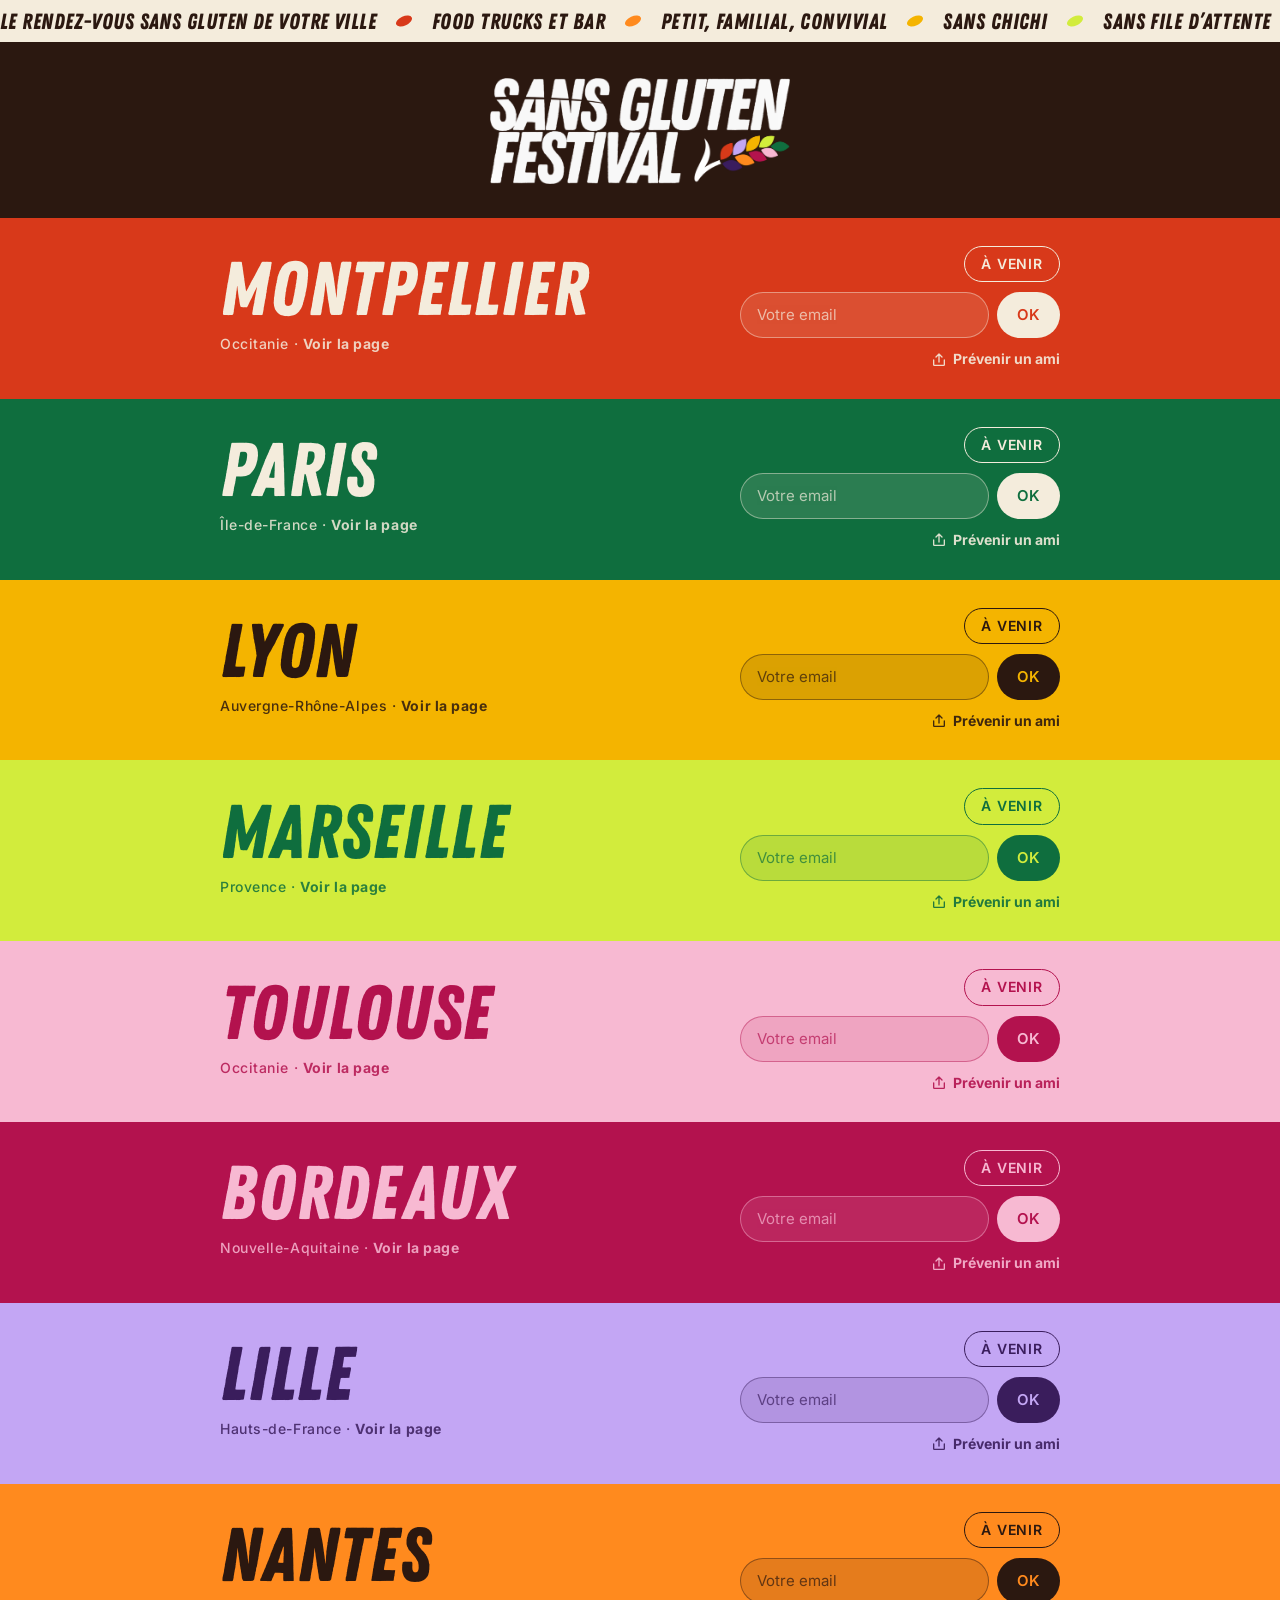
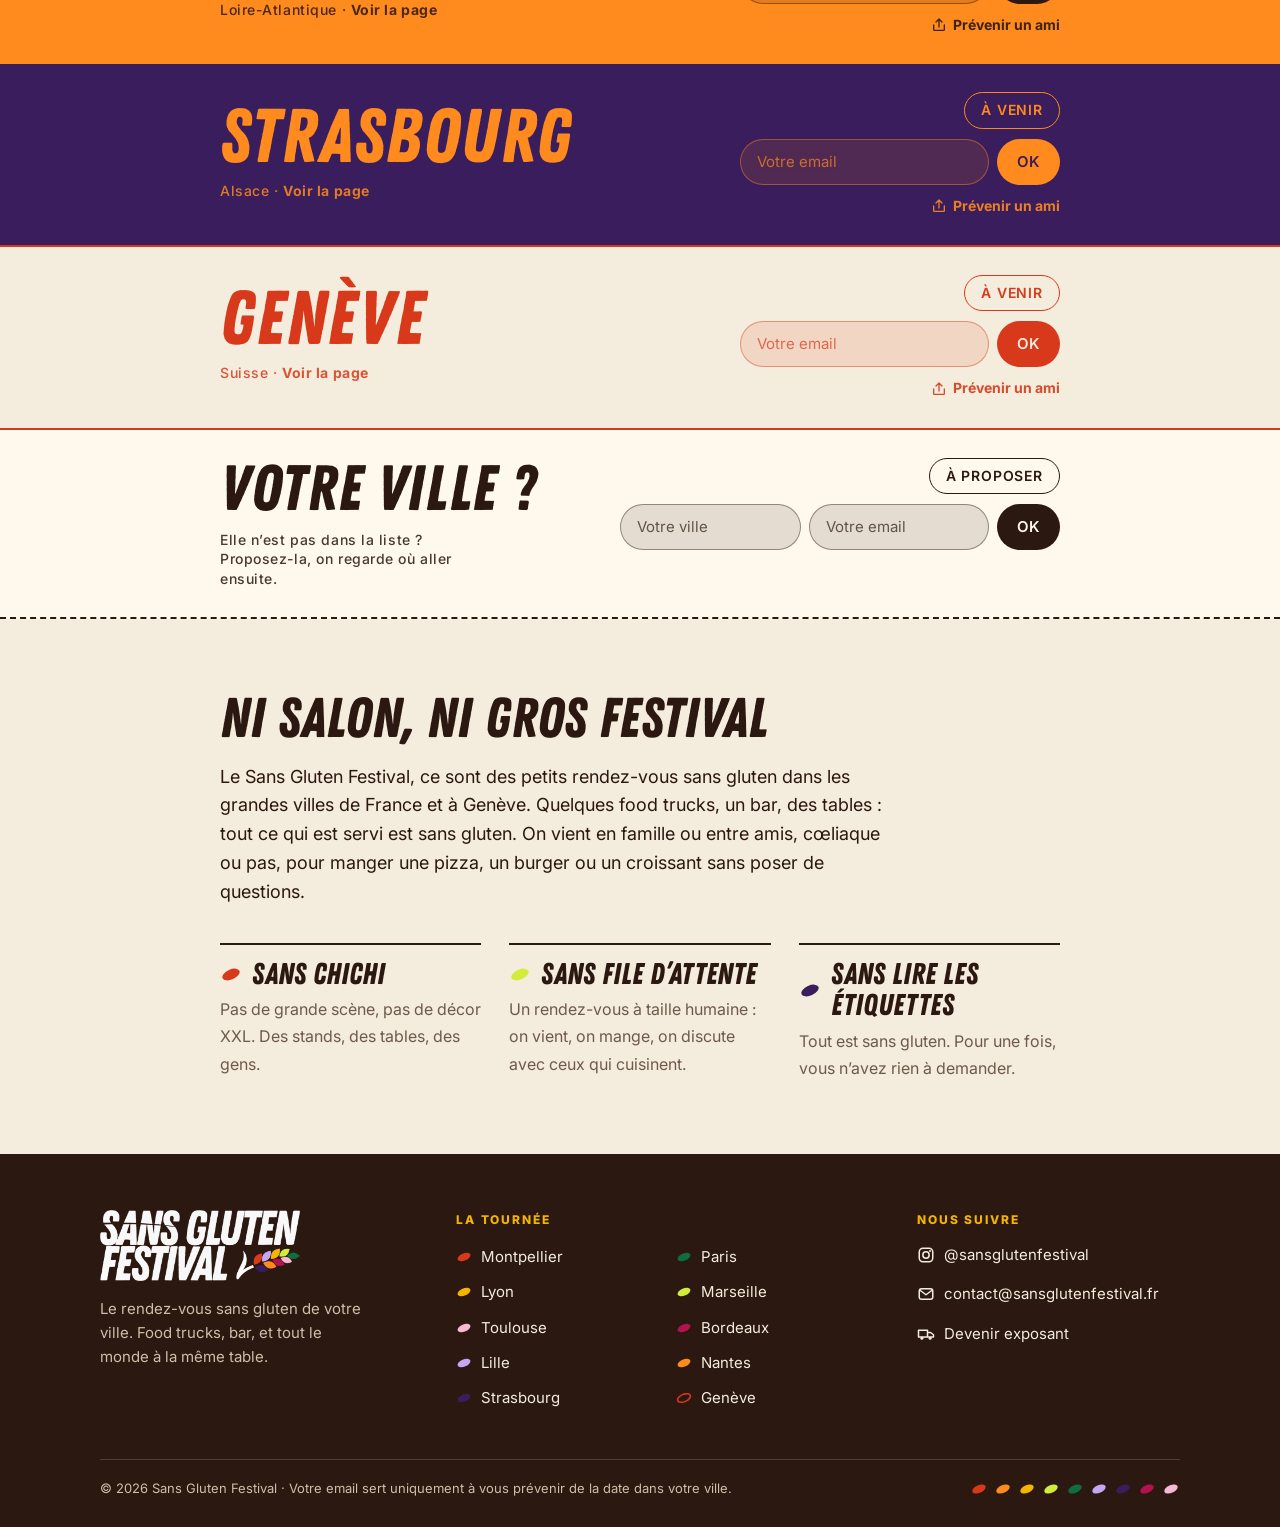
==== commit 4d1bab7e: "Proposer sa ville, bouton « Prévenir un ami », image de partage par ville Co-Authored-By: Claude Opu" ====
--- a/index.html
+++ b/index.html
@@ -3,267 +3,53 @@
 <head>
   <meta charset="utf-8">
   <meta name="viewport" content="width=device-width, initial-scale=1">
-  <title>Sans Gluten Festival — Bientôt près de chez vous</title>
-  <meta name="description" content="Le Sans Gluten Festival arrive dans les grandes villes de France : un festival 100 % sans gluten, à taille humaine, avec une entrée à tarif symbolique.">
-  <meta property="og:title" content="Sans Gluten Festival">
-  <meta property="og:description" content="Un festival 100 % sans gluten, à taille humaine, dans les grandes villes de France. Bientôt près de chez vous.">
+  <title>Sans Gluten Festival · Le rendez-vous sans gluten de votre ville</title>
+  <meta name="description" content="Food trucks, bar, ambiance conviviale : des petits rendez-vous sans gluten à Paris, Lyon, Montpellier, Marseille, Toulouse… Inscrivez-vous pour votre ville.">
+  <link rel="canonical" href="https://sansglutenfestival.fr/">
+  <meta name="robots" content="index, follow, max-image-preview:large">
+  <meta property="og:site_name" content="Sans Gluten Festival">
+  <meta property="og:title" content="Sans Gluten Festival · Le rendez-vous sans gluten de votre ville">
+  <meta property="og:description" content="Food trucks, bar, ambiance conviviale : des petits rendez-vous sans gluten à Paris, Lyon, Montpellier, Marseille, Toulouse… Inscrivez-vous pour votre ville.">
   <meta property="og:url" content="https://sansglutenfestival.fr/">
   <meta property="og:type" content="website">
   <meta property="og:locale" content="fr_FR">
   <meta property="og:image" content="https://sansglutenfestival.fr/img/og-image.png">
   <meta property="og:image:width" content="1200">
   <meta property="og:image:height" content="630">
+  <meta property="og:image:alt" content="Logo du Sans Gluten Festival">
   <meta name="twitter:card" content="summary_large_image">
-  <script type="application/ld+json">{"@context":"https://schema.org","@type":"Organization","name":"Sans Gluten Festival","url":"https://sansglutenfestival.fr/","logo":"https://sansglutenfestival.fr/img/logo-sgf.png","email":"contact@sansglutenfestival.fr","sameAs":["https://www.instagram.com/sansglutenfestival/"]}</script>
   <meta name="theme-color" content="#2B1810">
-  <link rel="canonical" href="https://sansglutenfestival.fr/">
-  <link rel="icon" href="favicon.png" type="image/png" sizes="64x64">
-  <link rel="icon" href="favicon-32.png" type="image/png" sizes="32x32">
-  <link rel="apple-touch-icon" href="apple-touch-icon.png">
+  <link rel="icon" href="/favicon.png" type="image/png" sizes="64x64">
+  <link rel="icon" href="/favicon-32.png" type="image/png" sizes="32x32">
+  <link rel="apple-touch-icon" href="/apple-touch-icon.png">
   <link rel="preconnect" href="https://fonts.googleapis.com">
   <link rel="preconnect" href="https://fonts.gstatic.com" crossorigin>
-  <link href="https://fonts.googleapis.com/css2?family=Fraunces:opsz,wght@9..144,500;9..144,700&family=Inter:wght@400;500;600&display=swap" rel="stylesheet">
-  <link rel="preload" href="fonts/ZingRust-Base.woff2" as="font" type="font/woff2" crossorigin>
-  <style>
-    /* Zing Rust — Fontfabric, licence gratuite (usage commercial et web autorisé) */
-    @font-face {
-      font-family: "Zing Rust";
-      src: url("fonts/ZingRust-Base.woff2") format("woff2");
-      font-display: swap;
-    }
-    /* Palette « Tomate, basilic & framboise » */
-    :root {
-      --creme: #F4ECDC;
-      --cacao: #2B1810;
-      --tomate: #D8391A;
-      --abricot: #FF8A1E;
-      --moutarde: #F4B400;
-      --citron: #D2EC3C;
-      --basilic: #0F6E3E;
-      --guimauve: #F7B9D2;
-      --framboise: #B3124E;
-      --lavande: #C3A6F4;
-      --prune: #3A1D5C;
-      --bg: var(--creme);
-      --ink: var(--cacao);
-      --muted: #6E5A4C;
-      --accent: var(--tomate);
-    }
-    * { box-sizing: border-box; }
-    html, body { margin: 0; }
-    body {
-      background: var(--bg);
-      color: var(--ink);
-      font-family: "Inter", system-ui, -apple-system, sans-serif;
-      font-size: 17px;
-      line-height: 1.6;
-      min-height: 100vh;
-      display: flex;
-      flex-direction: column;
-    }
-    .wrap {
-      width: 100%;
-      max-width: 880px;
-      margin: 0 auto;
-      padding: 0 20px;
-    }
-    .ticker {
-      background: var(--creme);
-      color: var(--cacao);
-      overflow: hidden;
-      border-bottom: 2px solid var(--cacao);
-    }
-    .tk-track { display: flex; width: max-content; animation: tk 42s linear infinite; }
-    .ticker:hover .tk-track { animation-play-state: paused; }
-    .tk-group { display: flex; align-items: center; flex-shrink: 0; }
-    .tk-item {
-      font-family: "Zing Rust", "Fraunces", Georgia, serif;
-      font-size: 22px;
-      line-height: 1;
-      text-transform: uppercase;
-      letter-spacing: .02em;
-      white-space: nowrap;
-      padding: 11px 0 9px;
-    }
-    .tk-grain { width: 20px; height: 12px; margin: 0 18px; flex-shrink: 0; }
-    @keyframes tk { from { transform: translateX(0); } to { transform: translateX(-50%); } }
-    @media (prefers-reduced-motion: reduce) {
-      .tk-track { animation: none; }
-      .ticker { overflow-x: auto; }
-    }
-    @media (max-width: 600px) { .tk-item { font-size: 18px; } .tk-grain { margin: 0 14px; } }
-    .site-header { background: var(--cacao); }
-    .site-header .wrap {
-      display: flex;
-      justify-content: center;
-      padding-top: clamp(22px, 4vw, 34px);
-      padding-bottom: clamp(22px, 4vw, 34px);
-    }
-    .logo { display: block; width: 300px; max-width: 62%; }
-    .logo img { display: block; width: 100%; height: auto; }
-    @media (max-width: 600px) { .logo { width: 220px; } }
-    main { flex: 1; }
-
-    .city {
-      color: var(--band-ink);
-      background: var(--band-bg);
-    }
-    .city .wrap {
-      display: grid;
-      grid-template-columns: 1fr auto;
-      grid-template-areas: "name pill" "name form";
-      column-gap: 24px;
-      row-gap: 12px;
-      align-items: center;
-      padding-top: 28px;
-      padding-bottom: 28px;
-    }
-    .city-name {
-      grid-area: name;
-      font-family: "Zing Rust", "Fraunces", Georgia, serif;
-      font-weight: 400;
-      font-size: clamp(40px, 8vw, 76px);
-      line-height: 1;
-      letter-spacing: .01em;
-      margin: 0;
-    }
-    .city-region {
-      display: block;
-      font-family: "Inter", system-ui, sans-serif;
-      font-weight: 500;
-      font-size: 14px;
-      letter-spacing: .04em;
-      opacity: .8;
-      margin-top: 8px;
-    }
-    .pill {
-      grid-area: pill;
-      justify-self: end;
-      align-self: end;
-      border: 1.5px solid currentColor;
-      border-radius: 999px;
-      padding: 6px 16px;
-      font-weight: 600;
-      font-size: 14px;
-      letter-spacing: .06em;
-      text-transform: uppercase;
-    }
-    .notify {
-      grid-area: form;
-      align-self: start;
-      display: flex;
-      gap: 8px;
-      width: 320px;
-    }
-    .notify input {
-      flex: 1;
-      min-width: 0;
-      font: inherit;
-      font-size: 15px;
-      color: var(--band-ink);
-      background: color-mix(in srgb, var(--band-ink) 12%, transparent);
-      border: 1.5px solid color-mix(in srgb, var(--band-ink) 45%, transparent);
-      border-radius: 999px;
-      padding: 10px 16px;
-    }
-    .notify input::placeholder { color: var(--band-ink); opacity: .7; }
-    .notify input:focus { outline: none; border-color: var(--band-ink); }
-    .notify button {
-      font: inherit;
-      font-size: 15px;
-      font-weight: 600;
-      color: var(--band-bg);
-      background: var(--band-ink);
-      border: 0;
-      border-radius: 999px;
-      padding: 10px 20px;
-      cursor: pointer;
-    }
-    .notify button:hover { opacity: .9; }
-    .hp { position: absolute; left: -9999px; width: 1px; height: 1px; opacity: 0; }
-    .notify { position: relative; flex-wrap: wrap; }
-    .notify button:disabled { opacity: .6; cursor: wait; }
-    .notify-err { flex-basis: 100%; font-size: 13px; font-weight: 600; margin-top: 4px; }
-    .notify-done {
-      grid-area: form;
-      justify-self: end;
-      font-size: 15px;
-      font-weight: 500;
-      margin: 0;
-    }
-    .sr {
-      position: absolute;
-      width: 1px; height: 1px;
-      overflow: hidden;
-      clip: rect(0 0 0 0);
-      white-space: nowrap;
-    }
-    .v-montpellier { --band-bg: var(--tomate); --band-ink: var(--creme); }
-    .v-paris { --band-bg: var(--basilic); --band-ink: var(--creme); }
-    .v-lyon { --band-bg: var(--moutarde); --band-ink: var(--cacao); }
-    .v-marseille { --band-bg: var(--citron); --band-ink: var(--basilic); }
-    .v-toulouse { --band-bg: var(--guimauve); --band-ink: var(--framboise); }
-    .v-bordeaux { --band-bg: var(--framboise); --band-ink: var(--guimauve); }
-    .v-lille { --band-bg: var(--lavande); --band-ink: var(--prune); }
-    .v-nantes { --band-bg: var(--abricot); --band-ink: var(--cacao); }
-    .v-strasbourg { --band-bg: var(--cacao); --band-ink: var(--abricot); }
-    .v-geneve { --band-bg: var(--creme); --band-ink: var(--tomate); }
-    .v-geneve { border-block: 2px solid var(--tomate); }
-    @media (max-width: 640px) {
-      .city .wrap {
-        grid-template-areas: "name pill" "form form";
-        row-gap: 16px;
-        padding-top: 24px;
-        padding-bottom: 24px;
-      }
-      .pill { align-self: start; font-size: 12px; padding: 5px 12px; }
-      .notify { width: 100%; }
-      .notify-done { justify-self: start; }
-    }
-    .legal { font-size: 12px; margin: 6px 0 0; }
-    footer a { color: inherit; }
-    footer.wrap {
-      padding-top: 28px; padding-bottom: 32px;
-      font-size: 14px;
-      color: var(--muted);
-    }
-    .foot-row { display: flex; flex-wrap: wrap; align-items: center; gap: 10px 18px; }
-    .insta {
-      display: inline-flex; align-items: center; gap: 8px;
-      background: var(--cacao); color: var(--creme);
-      border-radius: 999px; padding: 9px 16px 9px 12px;
-      font-weight: 600; font-size: 15px; text-decoration: none;
-    }
-    footer .insta { color: var(--creme); }
-    .insta:hover { background: var(--tomate); }
-    .insta:focus-visible { outline: 3px solid var(--tomate); outline-offset: 2px; }
-    .insta svg { width: 20px; height: 20px; flex-shrink: 0; }
-  </style>
+  <link href="https://fonts.googleapis.com/css2?family=Inter:wght@400;500;600;700;800&display=swap" rel="stylesheet">
+  <link rel="preload" href="/fonts/ZingRust-Base.woff2" as="font" type="font/woff2" crossorigin>
+  <link rel="stylesheet" href="/assets/site.css">
+  <script type="application/ld+json">{"@context": "https://schema.org", "@graph": [{"@type": "Organization", "@id": "https://sansglutenfestival.fr/#org", "name": "Sans Gluten Festival", "url": "https://sansglutenfestival.fr/", "logo": "https://sansglutenfestival.fr/img/logo-sgf.png", "email": "contact@sansglutenfestival.fr", "sameAs": ["https://www.instagram.com/sansglutenfestival/"], "description": "Des petits rendez-vous sans gluten dans les grandes villes : food trucks, bar et ambiance conviviale."}, {"@type": "WebSite", "@id": "https://sansglutenfestival.fr/#site", "url": "https://sansglutenfestival.fr/", "name": "Sans Gluten Festival", "inLanguage": "fr-FR", "publisher": {"@id": "https://sansglutenfestival.fr/#org"}}]}</script>
 </head>
 <body>
   <div class="ticker" role="region" aria-label="Au programme">
     <p class="sr">Le rendez-vous sans gluten de votre ville. Food trucks et bar. Petit, familial, convivial. Sans chichi. Sans file d’attente. Sans lire les étiquettes.</p>
     <div class="tk-track" aria-hidden="true">
-      <div class="tk-group"><span class="tk-item">Le rendez-vous sans gluten de votre ville</span><svg class="tk-grain" viewBox="0 0 20 12"><ellipse cx="10" cy="6" rx="9" ry="5" transform="rotate(-24 10 6)" fill="var(--tomate)"/></svg><span class="tk-item">Food trucks et bar</span><svg class="tk-grain" viewBox="0 0 20 12"><ellipse cx="10" cy="6" rx="9" ry="5" transform="rotate(-24 10 6)" fill="var(--abricot)"/></svg><span class="tk-item">Petit, familial, convivial</span><svg class="tk-grain" viewBox="0 0 20 12"><ellipse cx="10" cy="6" rx="9" ry="5" transform="rotate(-24 10 6)" fill="var(--moutarde)"/></svg><span class="tk-item">Sans chichi</span><svg class="tk-grain" viewBox="0 0 20 12"><ellipse cx="10" cy="6" rx="9" ry="5" transform="rotate(-24 10 6)" fill="var(--citron)"/></svg><span class="tk-item">Sans file d’attente</span><svg class="tk-grain" viewBox="0 0 20 12"><ellipse cx="10" cy="6" rx="9" ry="5" transform="rotate(-24 10 6)" fill="var(--basilic)"/></svg><span class="tk-item">Sans lire les étiquettes</span><svg class="tk-grain" viewBox="0 0 20 12"><ellipse cx="10" cy="6" rx="9" ry="5" transform="rotate(-24 10 6)" fill="var(--lavande)"/></svg><span class="tk-item">Le rendez-vous sans gluten de votre ville</span><svg class="tk-grain" viewBox="0 0 20 12"><ellipse cx="10" cy="6" rx="9" ry="5" transform="rotate(-24 10 6)" fill="var(--prune)"/></svg><span class="tk-item">Food trucks et bar</span><svg class="tk-grain" viewBox="0 0 20 12"><ellipse cx="10" cy="6" rx="9" ry="5" transform="rotate(-24 10 6)" fill="var(--framboise)"/></svg><span class="tk-item">Petit, familial, convivial</span><svg class="tk-grain" viewBox="0 0 20 12"><ellipse cx="10" cy="6" rx="9" ry="5" transform="rotate(-24 10 6)" fill="var(--guimauve)"/></svg><span class="tk-item">Sans chichi</span><svg class="tk-grain" viewBox="0 0 20 12"><ellipse cx="10" cy="6" rx="9" ry="5" transform="rotate(-24 10 6)" fill="var(--tomate)"/></svg><span class="tk-item">Sans file d’attente</span><svg class="tk-grain" viewBox="0 0 20 12"><ellipse cx="10" cy="6" rx="9" ry="5" transform="rotate(-24 10 6)" fill="var(--abricot)"/></svg><span class="tk-item">Sans lire les étiquettes</span><svg class="tk-grain" viewBox="0 0 20 12"><ellipse cx="10" cy="6" rx="9" ry="5" transform="rotate(-24 10 6)" fill="var(--moutarde)"/></svg></div>
-      <div class="tk-group"><span class="tk-item">Le rendez-vous sans gluten de votre ville</span><svg class="tk-grain" viewBox="0 0 20 12"><ellipse cx="10" cy="6" rx="9" ry="5" transform="rotate(-24 10 6)" fill="var(--tomate)"/></svg><span class="tk-item">Food trucks et bar</span><svg class="tk-grain" viewBox="0 0 20 12"><ellipse cx="10" cy="6" rx="9" ry="5" transform="rotate(-24 10 6)" fill="var(--abricot)"/></svg><span class="tk-item">Petit, familial, convivial</span><svg class="tk-grain" viewBox="0 0 20 12"><ellipse cx="10" cy="6" rx="9" ry="5" transform="rotate(-24 10 6)" fill="var(--moutarde)"/></svg><span class="tk-item">Sans chichi</span><svg class="tk-grain" viewBox="0 0 20 12"><ellipse cx="10" cy="6" rx="9" ry="5" transform="rotate(-24 10 6)" fill="var(--citron)"/></svg><span class="tk-item">Sans file d’attente</span><svg class="tk-grain" viewBox="0 0 20 12"><ellipse cx="10" cy="6" rx="9" ry="5" transform="rotate(-24 10 6)" fill="var(--basilic)"/></svg><span class="tk-item">Sans lire les étiquettes</span><svg class="tk-grain" viewBox="0 0 20 12"><ellipse cx="10" cy="6" rx="9" ry="5" transform="rotate(-24 10 6)" fill="var(--lavande)"/></svg><span class="tk-item">Le rendez-vous sans gluten de votre ville</span><svg class="tk-grain" viewBox="0 0 20 12"><ellipse cx="10" cy="6" rx="9" ry="5" transform="rotate(-24 10 6)" fill="var(--prune)"/></svg><span class="tk-item">Food trucks et bar</span><svg class="tk-grain" viewBox="0 0 20 12"><ellipse cx="10" cy="6" rx="9" ry="5" transform="rotate(-24 10 6)" fill="var(--framboise)"/></svg><span class="tk-item">Petit, familial, convivial</span><svg class="tk-grain" viewBox="0 0 20 12"><ellipse cx="10" cy="6" rx="9" ry="5" transform="rotate(-24 10 6)" fill="var(--guimauve)"/></svg><span class="tk-item">Sans chichi</span><svg class="tk-grain" viewBox="0 0 20 12"><ellipse cx="10" cy="6" rx="9" ry="5" transform="rotate(-24 10 6)" fill="var(--tomate)"/></svg><span class="tk-item">Sans file d’attente</span><svg class="tk-grain" viewBox="0 0 20 12"><ellipse cx="10" cy="6" rx="9" ry="5" transform="rotate(-24 10 6)" fill="var(--abricot)"/></svg><span class="tk-item">Sans lire les étiquettes</span><svg class="tk-grain" viewBox="0 0 20 12"><ellipse cx="10" cy="6" rx="9" ry="5" transform="rotate(-24 10 6)" fill="var(--moutarde)"/></svg></div>
+      <div class="tk-group"><span class="tk-item">Le rendez-vous sans gluten de votre ville</span><svg class="tk-grain" viewBox="0 0 20 12" aria-hidden="true"><ellipse cx="10" cy="6" rx="8.5" ry="4.6" transform="rotate(-24 10 6)" fill="var(--tomate)"/></svg><span class="tk-item">Food trucks et bar</span><svg class="tk-grain" viewBox="0 0 20 12" aria-hidden="true"><ellipse cx="10" cy="6" rx="8.5" ry="4.6" transform="rotate(-24 10 6)" fill="var(--abricot)"/></svg><span class="tk-item">Petit, familial, convivial</span><svg class="tk-grain" viewBox="0 0 20 12" aria-hidden="true"><ellipse cx="10" cy="6" rx="8.5" ry="4.6" transform="rotate(-24 10 6)" fill="var(--moutarde)"/></svg><span class="tk-item">Sans chichi</span><svg class="tk-grain" viewBox="0 0 20 12" aria-hidden="true"><ellipse cx="10" cy="6" rx="8.5" ry="4.6" transform="rotate(-24 10 6)" fill="var(--citron)"/></svg><span class="tk-item">Sans file d’attente</span><svg class="tk-grain" viewBox="0 0 20 12" aria-hidden="true"><ellipse cx="10" cy="6" rx="8.5" ry="4.6" transform="rotate(-24 10 6)" fill="var(--basilic)"/></svg><span class="tk-item">Sans lire les étiquettes</span><svg class="tk-grain" viewBox="0 0 20 12" aria-hidden="true"><ellipse cx="10" cy="6" rx="8.5" ry="4.6" transform="rotate(-24 10 6)" fill="var(--lavande)"/></svg><span class="tk-item">Le rendez-vous sans gluten de votre ville</span><svg class="tk-grain" viewBox="0 0 20 12" aria-hidden="true"><ellipse cx="10" cy="6" rx="8.5" ry="4.6" transform="rotate(-24 10 6)" fill="var(--prune)"/></svg><span class="tk-item">Food trucks et bar</span><svg class="tk-grain" viewBox="0 0 20 12" aria-hidden="true"><ellipse cx="10" cy="6" rx="8.5" ry="4.6" transform="rotate(-24 10 6)" fill="var(--framboise)"/></svg><span class="tk-item">Petit, familial, convivial</span><svg class="tk-grain" viewBox="0 0 20 12" aria-hidden="true"><ellipse cx="10" cy="6" rx="8.5" ry="4.6" transform="rotate(-24 10 6)" fill="var(--guimauve)"/></svg><span class="tk-item">Sans chichi</span><svg class="tk-grain" viewBox="0 0 20 12" aria-hidden="true"><ellipse cx="10" cy="6" rx="8.5" ry="4.6" transform="rotate(-24 10 6)" fill="var(--tomate)"/></svg><span class="tk-item">Sans file d’attente</span><svg class="tk-grain" viewBox="0 0 20 12" aria-hidden="true"><ellipse cx="10" cy="6" rx="8.5" ry="4.6" transform="rotate(-24 10 6)" fill="var(--abricot)"/></svg><span class="tk-item">Sans lire les étiquettes</span><svg class="tk-grain" viewBox="0 0 20 12" aria-hidden="true"><ellipse cx="10" cy="6" rx="8.5" ry="4.6" transform="rotate(-24 10 6)" fill="var(--moutarde)"/></svg></div>
+      <div class="tk-group"><span class="tk-item">Le rendez-vous sans gluten de votre ville</span><svg class="tk-grain" viewBox="0 0 20 12" aria-hidden="true"><ellipse cx="10" cy="6" rx="8.5" ry="4.6" transform="rotate(-24 10 6)" fill="var(--tomate)"/></svg><span class="tk-item">Food trucks et bar</span><svg class="tk-grain" viewBox="0 0 20 12" aria-hidden="true"><ellipse cx="10" cy="6" rx="8.5" ry="4.6" transform="rotate(-24 10 6)" fill="var(--abricot)"/></svg><span class="tk-item">Petit, familial, convivial</span><svg class="tk-grain" viewBox="0 0 20 12" aria-hidden="true"><ellipse cx="10" cy="6" rx="8.5" ry="4.6" transform="rotate(-24 10 6)" fill="var(--moutarde)"/></svg><span class="tk-item">Sans chichi</span><svg class="tk-grain" viewBox="0 0 20 12" aria-hidden="true"><ellipse cx="10" cy="6" rx="8.5" ry="4.6" transform="rotate(-24 10 6)" fill="var(--citron)"/></svg><span class="tk-item">Sans file d’attente</span><svg class="tk-grain" viewBox="0 0 20 12" aria-hidden="true"><ellipse cx="10" cy="6" rx="8.5" ry="4.6" transform="rotate(-24 10 6)" fill="var(--basilic)"/></svg><span class="tk-item">Sans lire les étiquettes</span><svg class="tk-grain" viewBox="0 0 20 12" aria-hidden="true"><ellipse cx="10" cy="6" rx="8.5" ry="4.6" transform="rotate(-24 10 6)" fill="var(--lavande)"/></svg><span class="tk-item">Le rendez-vous sans gluten de votre ville</span><svg class="tk-grain" viewBox="0 0 20 12" aria-hidden="true"><ellipse cx="10" cy="6" rx="8.5" ry="4.6" transform="rotate(-24 10 6)" fill="var(--prune)"/></svg><span class="tk-item">Food trucks et bar</span><svg class="tk-grain" viewBox="0 0 20 12" aria-hidden="true"><ellipse cx="10" cy="6" rx="8.5" ry="4.6" transform="rotate(-24 10 6)" fill="var(--framboise)"/></svg><span class="tk-item">Petit, familial, convivial</span><svg class="tk-grain" viewBox="0 0 20 12" aria-hidden="true"><ellipse cx="10" cy="6" rx="8.5" ry="4.6" transform="rotate(-24 10 6)" fill="var(--guimauve)"/></svg><span class="tk-item">Sans chichi</span><svg class="tk-grain" viewBox="0 0 20 12" aria-hidden="true"><ellipse cx="10" cy="6" rx="8.5" ry="4.6" transform="rotate(-24 10 6)" fill="var(--tomate)"/></svg><span class="tk-item">Sans file d’attente</span><svg class="tk-grain" viewBox="0 0 20 12" aria-hidden="true"><ellipse cx="10" cy="6" rx="8.5" ry="4.6" transform="rotate(-24 10 6)" fill="var(--abricot)"/></svg><span class="tk-item">Sans lire les étiquettes</span><svg class="tk-grain" viewBox="0 0 20 12" aria-hidden="true"><ellipse cx="10" cy="6" rx="8.5" ry="4.6" transform="rotate(-24 10 6)" fill="var(--moutarde)"/></svg></div>
     </div>
   </div>
   <header class="site-header">
     <div class="wrap">
-      <h1 class="logo" style="margin:0">
-        <picture>
-          <source srcset="img/logo-sgf.webp" type="image/webp">
-          <img src="img/logo-sgf.png" width="1400" height="495" alt="Sans Gluten Festival">
-        </picture>
-      </h1>
+      <h1 class="logo"><picture>
+          <source srcset="/img/logo-sgf.webp" type="image/webp">
+          <img src="/img/logo-sgf.png" width="1400" height="495" alt="Sans Gluten Festival">
+        </picture></h1>
     </div>
   </header>
-
   <main>
-    <section class="cities" aria-label="Les villes">
+    <section class="cities" aria-label="Les villes du Sans Gluten Festival">
       <div class="city v-montpellier">
         <div class="wrap">
-          <h3 class="city-name">Montpellier<span class="city-region">Occitanie</span></h3>
+          <h2 class="city-name"><a href="/montpellier/">Montpellier<span class="city-region">Occitanie · <span class="city-more">Voir la page</span></span></a></h2>
           <span class="pill">À venir</span>
           <form class="notify" data-city="Montpellier">
             <label class="sr" for="email-montpellier">Votre email pour être prévenu de la date à Montpellier</label>
@@ -271,11 +57,12 @@
             <input type="checkbox" name="botcheck" class="hp" tabindex="-1" autocomplete="off" aria-hidden="true">
             <button type="submit">OK</button>
           </form>
+          <a class="share" href="https://wa.me/?text=Le%20Sans%20Gluten%20Festival%20arrive%20%C3%A0%20Montpellier%20%F0%9F%8C%BE%20Le%20rendez-vous%20sans%20gluten%20de%20votre%20ville%20%3A%20https%3A//sansglutenfestival.fr/montpellier/" target="_blank" rel="noopener" data-url="https://sansglutenfestival.fr/montpellier/" data-text="Le Sans Gluten Festival arrive à Montpellier 🌾 Le rendez-vous sans gluten de votre ville : https://sansglutenfestival.fr/montpellier/"><svg viewBox="0 0 24 24" aria-hidden="true"><path d="M4 12v7a1 1 0 0 0 1 1h14a1 1 0 0 0 1-1v-7M12 3v12M7.5 7.5 12 3l4.5 4.5" fill="none" stroke="currentColor" stroke-width="2" stroke-linecap="round" stroke-linejoin="round"/></svg>Prévenir un ami</a>
         </div>
       </div>
       <div class="city v-paris">
         <div class="wrap">
-          <h3 class="city-name">Paris<span class="city-region">Île-de-France</span></h3>
+          <h2 class="city-name"><a href="/paris/">Paris<span class="city-region">Île-de-France · <span class="city-more">Voir la page</span></span></a></h2>
           <span class="pill">À venir</span>
           <form class="notify" data-city="Paris">
             <label class="sr" for="email-paris">Votre email pour être prévenu de la date à Paris</label>
@@ -283,11 +70,12 @@
             <input type="checkbox" name="botcheck" class="hp" tabindex="-1" autocomplete="off" aria-hidden="true">
             <button type="submit">OK</button>
           </form>
+          <a class="share" href="https://wa.me/?text=Le%20Sans%20Gluten%20Festival%20arrive%20%C3%A0%20Paris%20%F0%9F%8C%BE%20Le%20rendez-vous%20sans%20gluten%20de%20votre%20ville%20%3A%20https%3A//sansglutenfestival.fr/paris/" target="_blank" rel="noopener" data-url="https://sansglutenfestival.fr/paris/" data-text="Le Sans Gluten Festival arrive à Paris 🌾 Le rendez-vous sans gluten de votre ville : https://sansglutenfestival.fr/paris/"><svg viewBox="0 0 24 24" aria-hidden="true"><path d="M4 12v7a1 1 0 0 0 1 1h14a1 1 0 0 0 1-1v-7M12 3v12M7.5 7.5 12 3l4.5 4.5" fill="none" stroke="currentColor" stroke-width="2" stroke-linecap="round" stroke-linejoin="round"/></svg>Prévenir un ami</a>
         </div>
       </div>
       <div class="city v-lyon">
         <div class="wrap">
-          <h3 class="city-name">Lyon<span class="city-region">Auvergne-Rhône-Alpes</span></h3>
+          <h2 class="city-name"><a href="/lyon/">Lyon<span class="city-region">Auvergne-Rhône-Alpes · <span class="city-more">Voir la page</span></span></a></h2>
           <span class="pill">À venir</span>
           <form class="notify" data-city="Lyon">
             <label class="sr" for="email-lyon">Votre email pour être prévenu de la date à Lyon</label>
@@ -295,11 +83,12 @@
             <input type="checkbox" name="botcheck" class="hp" tabindex="-1" autocomplete="off" aria-hidden="true">
             <button type="submit">OK</button>
           </form>
+          <a class="share" href="https://wa.me/?text=Le%20Sans%20Gluten%20Festival%20arrive%20%C3%A0%20Lyon%20%F0%9F%8C%BE%20Le%20rendez-vous%20sans%20gluten%20de%20votre%20ville%20%3A%20https%3A//sansglutenfestival.fr/lyon/" target="_blank" rel="noopener" data-url="https://sansglutenfestival.fr/lyon/" data-text="Le Sans Gluten Festival arrive à Lyon 🌾 Le rendez-vous sans gluten de votre ville : https://sansglutenfestival.fr/lyon/"><svg viewBox="0 0 24 24" aria-hidden="true"><path d="M4 12v7a1 1 0 0 0 1 1h14a1 1 0 0 0 1-1v-7M12 3v12M7.5 7.5 12 3l4.5 4.5" fill="none" stroke="currentColor" stroke-width="2" stroke-linecap="round" stroke-linejoin="round"/></svg>Prévenir un ami</a>
         </div>
       </div>
       <div class="city v-marseille">
         <div class="wrap">
-          <h3 class="city-name">Marseille<span class="city-region">Provence</span></h3>
+          <h2 class="city-name"><a href="/marseille/">Marseille<span class="city-region">Provence · <span class="city-more">Voir la page</span></span></a></h2>
           <span class="pill">À venir</span>
           <form class="notify" data-city="Marseille">
             <label class="sr" for="email-marseille">Votre email pour être prévenu de la date à Marseille</label>
@@ -307,11 +96,12 @@
             <input type="checkbox" name="botcheck" class="hp" tabindex="-1" autocomplete="off" aria-hidden="true">
             <button type="submit">OK</button>
           </form>
+          <a class="share" href="https://wa.me/?text=Le%20Sans%20Gluten%20Festival%20arrive%20%C3%A0%20Marseille%20%F0%9F%8C%BE%20Le%20rendez-vous%20sans%20gluten%20de%20votre%20ville%20%3A%20https%3A//sansglutenfestival.fr/marseille/" target="_blank" rel="noopener" data-url="https://sansglutenfestival.fr/marseille/" data-text="Le Sans Gluten Festival arrive à Marseille 🌾 Le rendez-vous sans gluten de votre ville : https://sansglutenfestival.fr/marseille/"><svg viewBox="0 0 24 24" aria-hidden="true"><path d="M4 12v7a1 1 0 0 0 1 1h14a1 1 0 0 0 1-1v-7M12 3v12M7.5 7.5 12 3l4.5 4.5" fill="none" stroke="currentColor" stroke-width="2" stroke-linecap="round" stroke-linejoin="round"/></svg>Prévenir un ami</a>
         </div>
       </div>
       <div class="city v-toulouse">
         <div class="wrap">
-          <h3 class="city-name">Toulouse<span class="city-region">Occitanie</span></h3>
+          <h2 class="city-name"><a href="/toulouse/">Toulouse<span class="city-region">Occitanie · <span class="city-more">Voir la page</span></span></a></h2>
           <span class="pill">À venir</span>
           <form class="notify" data-city="Toulouse">
             <label class="sr" for="email-toulouse">Votre email pour être prévenu de la date à Toulouse</label>
@@ -319,11 +109,12 @@
             <input type="checkbox" name="botcheck" class="hp" tabindex="-1" autocomplete="off" aria-hidden="true">
             <button type="submit">OK</button>
           </form>
+          <a class="share" href="https://wa.me/?text=Le%20Sans%20Gluten%20Festival%20arrive%20%C3%A0%20Toulouse%20%F0%9F%8C%BE%20Le%20rendez-vous%20sans%20gluten%20de%20votre%20ville%20%3A%20https%3A//sansglutenfestival.fr/toulouse/" target="_blank" rel="noopener" data-url="https://sansglutenfestival.fr/toulouse/" data-text="Le Sans Gluten Festival arrive à Toulouse 🌾 Le rendez-vous sans gluten de votre ville : https://sansglutenfestival.fr/toulouse/"><svg viewBox="0 0 24 24" aria-hidden="true"><path d="M4 12v7a1 1 0 0 0 1 1h14a1 1 0 0 0 1-1v-7M12 3v12M7.5 7.5 12 3l4.5 4.5" fill="none" stroke="currentColor" stroke-width="2" stroke-linecap="round" stroke-linejoin="round"/></svg>Prévenir un ami</a>
         </div>
       </div>
       <div class="city v-bordeaux">
         <div class="wrap">
-          <h3 class="city-name">Bordeaux<span class="city-region">Nouvelle-Aquitaine</span></h3>
+          <h2 class="city-name"><a href="/bordeaux/">Bordeaux<span class="city-region">Nouvelle-Aquitaine · <span class="city-more">Voir la page</span></span></a></h2>
           <span class="pill">À venir</span>
           <form class="notify" data-city="Bordeaux">
             <label class="sr" for="email-bordeaux">Votre email pour être prévenu de la date à Bordeaux</label>
@@ -331,11 +122,12 @@
             <input type="checkbox" name="botcheck" class="hp" tabindex="-1" autocomplete="off" aria-hidden="true">
             <button type="submit">OK</button>
           </form>
+          <a class="share" href="https://wa.me/?text=Le%20Sans%20Gluten%20Festival%20arrive%20%C3%A0%20Bordeaux%20%F0%9F%8C%BE%20Le%20rendez-vous%20sans%20gluten%20de%20votre%20ville%20%3A%20https%3A//sansglutenfestival.fr/bordeaux/" target="_blank" rel="noopener" data-url="https://sansglutenfestival.fr/bordeaux/" data-text="Le Sans Gluten Festival arrive à Bordeaux 🌾 Le rendez-vous sans gluten de votre ville : https://sansglutenfestival.fr/bordeaux/"><svg viewBox="0 0 24 24" aria-hidden="true"><path d="M4 12v7a1 1 0 0 0 1 1h14a1 1 0 0 0 1-1v-7M12 3v12M7.5 7.5 12 3l4.5 4.5" fill="none" stroke="currentColor" stroke-width="2" stroke-linecap="round" stroke-linejoin="round"/></svg>Prévenir un ami</a>
         </div>
       </div>
       <div class="city v-lille">
         <div class="wrap">
-          <h3 class="city-name">Lille<span class="city-region">Hauts-de-France</span></h3>
+          <h2 class="city-name"><a href="/lille/">Lille<span class="city-region">Hauts-de-France · <span class="city-more">Voir la page</span></span></a></h2>
           <span class="pill">À venir</span>
           <form class="notify" data-city="Lille">
             <label class="sr" for="email-lille">Votre email pour être prévenu de la date à Lille</label>
@@ -343,11 +135,12 @@
             <input type="checkbox" name="botcheck" class="hp" tabindex="-1" autocomplete="off" aria-hidden="true">
             <button type="submit">OK</button>
           </form>
+          <a class="share" href="https://wa.me/?text=Le%20Sans%20Gluten%20Festival%20arrive%20%C3%A0%20Lille%20%F0%9F%8C%BE%20Le%20rendez-vous%20sans%20gluten%20de%20votre%20ville%20%3A%20https%3A//sansglutenfestival.fr/lille/" target="_blank" rel="noopener" data-url="https://sansglutenfestival.fr/lille/" data-text="Le Sans Gluten Festival arrive à Lille 🌾 Le rendez-vous sans gluten de votre ville : https://sansglutenfestival.fr/lille/"><svg viewBox="0 0 24 24" aria-hidden="true"><path d="M4 12v7a1 1 0 0 0 1 1h14a1 1 0 0 0 1-1v-7M12 3v12M7.5 7.5 12 3l4.5 4.5" fill="none" stroke="currentColor" stroke-width="2" stroke-linecap="round" stroke-linejoin="round"/></svg>Prévenir un ami</a>
         </div>
       </div>
       <div class="city v-nantes">
         <div class="wrap">
-          <h3 class="city-name">Nantes<span class="city-region">Loire-Atlantique · Ouest</span></h3>
+          <h2 class="city-name"><a href="/nantes/">Nantes<span class="city-region">Loire-Atlantique · <span class="city-more">Voir la page</span></span></a></h2>
           <span class="pill">À venir</span>
           <form class="notify" data-city="Nantes">
             <label class="sr" for="email-nantes">Votre email pour être prévenu de la date à Nantes</label>
@@ -355,11 +148,12 @@
             <input type="checkbox" name="botcheck" class="hp" tabindex="-1" autocomplete="off" aria-hidden="true">
             <button type="submit">OK</button>
           </form>
+          <a class="share" href="https://wa.me/?text=Le%20Sans%20Gluten%20Festival%20arrive%20%C3%A0%20Nantes%20%F0%9F%8C%BE%20Le%20rendez-vous%20sans%20gluten%20de%20votre%20ville%20%3A%20https%3A//sansglutenfestival.fr/nantes/" target="_blank" rel="noopener" data-url="https://sansglutenfestival.fr/nantes/" data-text="Le Sans Gluten Festival arrive à Nantes 🌾 Le rendez-vous sans gluten de votre ville : https://sansglutenfestival.fr/nantes/"><svg viewBox="0 0 24 24" aria-hidden="true"><path d="M4 12v7a1 1 0 0 0 1 1h14a1 1 0 0 0 1-1v-7M12 3v12M7.5 7.5 12 3l4.5 4.5" fill="none" stroke="currentColor" stroke-width="2" stroke-linecap="round" stroke-linejoin="round"/></svg>Prévenir un ami</a>
         </div>
       </div>
       <div class="city v-strasbourg">
         <div class="wrap">
-          <h3 class="city-name">Strasbourg<span class="city-region">Alsace</span></h3>
+          <h2 class="city-name"><a href="/strasbourg/">Strasbourg<span class="city-region">Alsace · <span class="city-more">Voir la page</span></span></a></h2>
           <span class="pill">À venir</span>
           <form class="notify" data-city="Strasbourg">
             <label class="sr" for="email-strasbourg">Votre email pour être prévenu de la date à Strasbourg</label>
@@ -367,11 +161,12 @@
             <input type="checkbox" name="botcheck" class="hp" tabindex="-1" autocomplete="off" aria-hidden="true">
             <button type="submit">OK</button>
           </form>
+          <a class="share" href="https://wa.me/?text=Le%20Sans%20Gluten%20Festival%20arrive%20%C3%A0%20Strasbourg%20%F0%9F%8C%BE%20Le%20rendez-vous%20sans%20gluten%20de%20votre%20ville%20%3A%20https%3A//sansglutenfestival.fr/strasbourg/" target="_blank" rel="noopener" data-url="https://sansglutenfestival.fr/strasbourg/" data-text="Le Sans Gluten Festival arrive à Strasbourg 🌾 Le rendez-vous sans gluten de votre ville : https://sansglutenfestival.fr/strasbourg/"><svg viewBox="0 0 24 24" aria-hidden="true"><path d="M4 12v7a1 1 0 0 0 1 1h14a1 1 0 0 0 1-1v-7M12 3v12M7.5 7.5 12 3l4.5 4.5" fill="none" stroke="currentColor" stroke-width="2" stroke-linecap="round" stroke-linejoin="round"/></svg>Prévenir un ami</a>
         </div>
       </div>
       <div class="city v-geneve">
         <div class="wrap">
-          <h3 class="city-name">Genève<span class="city-region">Suisse</span></h3>
+          <h2 class="city-name"><a href="/geneve/">Genève<span class="city-region">Suisse · <span class="city-more">Voir la page</span></span></a></h2>
           <span class="pill">À venir</span>
           <form class="notify" data-city="Genève">
             <label class="sr" for="email-geneve">Votre email pour être prévenu de la date à Genève</label>
@@ -379,61 +174,56 @@
             <input type="checkbox" name="botcheck" class="hp" tabindex="-1" autocomplete="off" aria-hidden="true">
             <button type="submit">OK</button>
           </form>
+          <a class="share" href="https://wa.me/?text=Le%20Sans%20Gluten%20Festival%20arrive%20%C3%A0%20Gen%C3%A8ve%20%F0%9F%8C%BE%20Le%20rendez-vous%20sans%20gluten%20de%20votre%20ville%20%3A%20https%3A//sansglutenfestival.fr/geneve/" target="_blank" rel="noopener" data-url="https://sansglutenfestival.fr/geneve/" data-text="Le Sans Gluten Festival arrive à Genève 🌾 Le rendez-vous sans gluten de votre ville : https://sansglutenfestival.fr/geneve/"><svg viewBox="0 0 24 24" aria-hidden="true"><path d="M4 12v7a1 1 0 0 0 1 1h14a1 1 0 0 0 1-1v-7M12 3v12M7.5 7.5 12 3l4.5 4.5" fill="none" stroke="currentColor" stroke-width="2" stroke-linecap="round" stroke-linejoin="round"/></svg>Prévenir un ami</a>
+        </div>
+      </div>
+      <div class="city v-propose">
+        <div class="wrap">
+          <h2 class="city-name">Votre ville ?<span class="city-region">Elle n’est pas dans la liste ? Proposez-la, on regarde où aller ensuite.</span></h2>
+          <span class="pill">À proposer</span>
+          <form class="notify propose">
+            <label class="sr" for="propose-ville">Votre ville</label>
+            <input type="text" id="propose-ville" name="ville" placeholder="Votre ville" autocomplete="address-level2" required>
+            <label class="sr" for="propose-email">Votre email</label>
+            <input type="email" id="propose-email" name="email" placeholder="Votre email" autocomplete="email" required>
+            <input type="checkbox" name="botcheck" class="hp" tabindex="-1" autocomplete="off" aria-hidden="true">
+            <button type="submit">OK</button>
+          </form>
         </div>
       </div>
     </section>
-
+    <section class="wrap about" aria-labelledby="concept">
+      <h2 id="concept">Ni salon, ni gros festival</h2>
+      <p class="lede">Le Sans Gluten Festival, ce sont des petits rendez-vous sans gluten dans les grandes villes de France et à Genève. Quelques food trucks, un bar, des tables : tout ce qui est servi est sans gluten. On vient en famille ou entre amis, cœliaque ou pas, pour manger une pizza, un burger ou un croissant sans poser de questions.</p>
+      <ul class="sans"><li><b><svg viewBox="0 0 20 12" aria-hidden="true"><ellipse cx="10" cy="6" rx="8.5" ry="4.6" transform="rotate(-24 10 6)" fill="var(--tomate)"/></svg>Sans chichi</b><span>Pas de grande scène, pas de décor XXL. Des stands, des tables, des gens.</span></li><li><b><svg viewBox="0 0 20 12" aria-hidden="true"><ellipse cx="10" cy="6" rx="8.5" ry="4.6" transform="rotate(-24 10 6)" fill="var(--citron)"/></svg>Sans file d’attente</b><span>Un rendez-vous à taille humaine : on vient, on mange, on discute avec ceux qui cuisinent.</span></li><li><b><svg viewBox="0 0 20 12" aria-hidden="true"><ellipse cx="10" cy="6" rx="8.5" ry="4.6" transform="rotate(-24 10 6)" fill="var(--prune)"/></svg>Sans lire les étiquettes</b><span>Tout est sans gluten. Pour une fois, vous n’avez rien à demander.</span></li></ul>
+    </section>
   </main>
-
-  <footer class="wrap">
-    <div class="foot-row">
-      <a class="insta" href="https://www.instagram.com/sansglutenfestival/" target="_blank" rel="noopener">
-        <svg viewBox="0 0 24 24" aria-hidden="true"><rect x="3" y="3" width="18" height="18" rx="5" fill="none" stroke="currentColor" stroke-width="2"/><circle cx="12" cy="12" r="4.2" fill="none" stroke="currentColor" stroke-width="2"/><circle cx="17.4" cy="6.6" r="1.3" fill="currentColor"/></svg>
-        @sansglutenfestival
-      </a>
-      <span>© 2026 Sans Gluten Festival · <a href="mailto:contact@sansglutenfestival.fr">contact@sansglutenfestival.fr</a></span>
+  <footer class="site-footer">
+    <div class="wrap wide">
+      <div class="foot-top">
+        <div class="foot-brand">
+          <img src="/img/logo-sgf.png" width="1400" height="495" alt="Sans Gluten Festival" loading="lazy">
+          <p>Le rendez-vous sans gluten de votre ville. Food trucks, bar, et tout le monde à la même table.</p>
+        </div>
+        <nav class="foot-col" aria-label="Les villes">
+          <h2>La tournée</h2>
+          <ul class="foot-cities"><li><a href="/montpellier/"><svg viewBox="0 0 20 12" aria-hidden="true"><ellipse cx="10" cy="6" rx="8.5" ry="4.6" transform="rotate(-24 10 6)" fill="var(--tomate)"/></svg>Montpellier</a></li><li><a href="/paris/"><svg viewBox="0 0 20 12" aria-hidden="true"><ellipse cx="10" cy="6" rx="8.5" ry="4.6" transform="rotate(-24 10 6)" fill="var(--basilic)"/></svg>Paris</a></li><li><a href="/lyon/"><svg viewBox="0 0 20 12" aria-hidden="true"><ellipse cx="10" cy="6" rx="8.5" ry="4.6" transform="rotate(-24 10 6)" fill="var(--moutarde)"/></svg>Lyon</a></li><li><a href="/marseille/"><svg viewBox="0 0 20 12" aria-hidden="true"><ellipse cx="10" cy="6" rx="8.5" ry="4.6" transform="rotate(-24 10 6)" fill="var(--citron)"/></svg>Marseille</a></li><li><a href="/toulouse/"><svg viewBox="0 0 20 12" aria-hidden="true"><ellipse cx="10" cy="6" rx="8.5" ry="4.6" transform="rotate(-24 10 6)" fill="var(--guimauve)"/></svg>Toulouse</a></li><li><a href="/bordeaux/"><svg viewBox="0 0 20 12" aria-hidden="true"><ellipse cx="10" cy="6" rx="8.5" ry="4.6" transform="rotate(-24 10 6)" fill="var(--framboise)"/></svg>Bordeaux</a></li><li><a href="/lille/"><svg viewBox="0 0 20 12" aria-hidden="true"><ellipse cx="10" cy="6" rx="8.5" ry="4.6" transform="rotate(-24 10 6)" fill="var(--lavande)"/></svg>Lille</a></li><li><a href="/nantes/"><svg viewBox="0 0 20 12" aria-hidden="true"><ellipse cx="10" cy="6" rx="8.5" ry="4.6" transform="rotate(-24 10 6)" fill="var(--abricot)"/></svg>Nantes</a></li><li><a href="/strasbourg/"><svg viewBox="0 0 20 12" aria-hidden="true"><ellipse cx="10" cy="6" rx="8.5" ry="4.6" transform="rotate(-24 10 6)" fill="var(--prune)"/></svg>Strasbourg</a></li><li><a href="/geneve/"><svg viewBox="0 0 20 12" aria-hidden="true"><ellipse cx="10" cy="6" rx="8.5" ry="4.6" transform="rotate(-24 10 6)" fill="none" stroke="var(--tomate)" stroke-width="2"/></svg>Genève</a></li></ul>
+        </nav>
+        <div class="foot-col">
+          <h2>Nous suivre</h2>
+          <ul class="foot-links">
+            <li><a href="https://www.instagram.com/sansglutenfestival/" rel="noopener" target="_blank"><svg viewBox="0 0 24 24" aria-hidden="true"><rect x="3" y="3" width="18" height="18" rx="5" fill="none" stroke="currentColor" stroke-width="2"/><circle cx="12" cy="12" r="4.2" fill="none" stroke="currentColor" stroke-width="2"/><circle cx="17.4" cy="6.6" r="1.3" fill="currentColor"/></svg>@sansglutenfestival</a></li>
+            <li><a href="mailto:contact@sansglutenfestival.fr"><svg viewBox="0 0 24 24" aria-hidden="true"><rect x="3" y="5" width="18" height="14" rx="3" fill="none" stroke="currentColor" stroke-width="2"/><path d="M4 7l8 6 8-6" fill="none" stroke="currentColor" stroke-width="2" stroke-linejoin="round"/></svg>contact@sansglutenfestival.fr</a></li>
+            <li><a href="mailto:contact@sansglutenfestival.fr?subject=Devenir%20exposant%20%E2%80%94%20Sans%20Gluten%20Festival"><svg viewBox="0 0 24 24" aria-hidden="true"><path d="M2 7h12v9H2zM14 10h4l4 3v3h-8z" fill="none" stroke="currentColor" stroke-width="2" stroke-linejoin="round"/><circle cx="6.5" cy="17.5" r="2" fill="currentColor"/><circle cx="17.5" cy="17.5" r="2" fill="currentColor"/></svg>Devenir exposant</a></li>
+          </ul>
+        </div>
+      </div>
+      <div class="foot-bottom">
+        <p>© 2026 Sans Gluten Festival · Votre email sert uniquement à vous prévenir de la date dans votre ville.</p>
+        <div class="foot-grains" aria-hidden="true"><svg viewBox="0 0 20 12" aria-hidden="true"><ellipse cx="10" cy="6" rx="8.5" ry="4.6" transform="rotate(-24 10 6)" fill="var(--tomate)"/></svg><svg viewBox="0 0 20 12" aria-hidden="true"><ellipse cx="10" cy="6" rx="8.5" ry="4.6" transform="rotate(-24 10 6)" fill="var(--abricot)"/></svg><svg viewBox="0 0 20 12" aria-hidden="true"><ellipse cx="10" cy="6" rx="8.5" ry="4.6" transform="rotate(-24 10 6)" fill="var(--moutarde)"/></svg><svg viewBox="0 0 20 12" aria-hidden="true"><ellipse cx="10" cy="6" rx="8.5" ry="4.6" transform="rotate(-24 10 6)" fill="var(--citron)"/></svg><svg viewBox="0 0 20 12" aria-hidden="true"><ellipse cx="10" cy="6" rx="8.5" ry="4.6" transform="rotate(-24 10 6)" fill="var(--basilic)"/></svg><svg viewBox="0 0 20 12" aria-hidden="true"><ellipse cx="10" cy="6" rx="8.5" ry="4.6" transform="rotate(-24 10 6)" fill="var(--lavande)"/></svg><svg viewBox="0 0 20 12" aria-hidden="true"><ellipse cx="10" cy="6" rx="8.5" ry="4.6" transform="rotate(-24 10 6)" fill="var(--prune)"/></svg><svg viewBox="0 0 20 12" aria-hidden="true"><ellipse cx="10" cy="6" rx="8.5" ry="4.6" transform="rotate(-24 10 6)" fill="var(--framboise)"/></svg><svg viewBox="0 0 20 12" aria-hidden="true"><ellipse cx="10" cy="6" rx="8.5" ry="4.6" transform="rotate(-24 10 6)" fill="var(--guimauve)"/></svg></div>
+      </div>
     </div>
-    <p class="legal">Votre email sert uniquement à vous prévenir de la date du festival dans votre ville. Désinscription à tout moment.</p>
   </footer>
-  <script>
-    // Inscriptions par ville : Web3Forms envoie chaque inscription à contact@ (clé publique, faite pour être dans le code).
-    var W3F_KEY = "a4f6ae0e-dc1d-4ea9-b04a-1de9e9daf871";
-    document.querySelectorAll('.notify').forEach(function (form) {
-      form.addEventListener('submit', function (e) {
-        e.preventDefault();
-        var city = form.dataset.city;
-        var btn = form.querySelector('button');
-        if (form.botcheck && form.botcheck.checked) return;
-        btn.disabled = true;
-        btn.textContent = '…';
-        fetch('https://api.web3forms.com/submit', {
-          method: 'POST',
-          headers: { 'Content-Type': 'application/json', 'Accept': 'application/json' },
-          body: JSON.stringify({
-            access_key: W3F_KEY,
-            subject: 'Prévenez-moi — ' + city,
-            from_name: 'Site Sans Gluten Festival',
-            ville: city,
-            email: form.email.value.trim()
-          })
-        }).then(function (r) { return r.json(); }).then(function (res) {
-          if (!res.success) throw new Error(res.message);
-          var done = document.createElement('p');
-          done.className = 'notify-done';
-          done.setAttribute('role', 'status');
-          done.textContent = 'Merci ! On vous prévient dès que la date de ' + city + ' est annoncée.';
-          form.replaceWith(done);
-        }).catch(function () {
-          btn.disabled = false;
-          btn.textContent = 'OK';
-          var err = form.querySelector('.notify-err') || document.createElement('span');
-          err.className = 'notify-err';
-          err.setAttribute('role', 'alert');
-          err.textContent = 'L’envoi n’a pas marché. Réessayez, ou écrivez à contact@sansglutenfestival.fr';
-          form.appendChild(err);
-        });
-      });
-    });
-  </script>
+  <script src="/assets/site.js" defer></script>
 </body>
 </html>
--- a/assets/site.css
+++ b/assets/site.css
@@ -0,0 +1,188 @@
+/* Zing Rust (Fontfabric) : titres, villes, bandeau */
+@font-face {
+  font-family: "Zing Rust";
+  src: url("/fonts/ZingRust-Base.woff2") format("woff2");
+  font-display: swap;
+}
+/* Palette « Tomate, basilic & framboise » */
+:root {
+  --creme: #F4ECDC;
+  --cacao: #2B1810;
+  --tomate: #D8391A;
+  --abricot: #FF8A1E;
+  --moutarde: #F4B400;
+  --citron: #D2EC3C;
+  --basilic: #0F6E3E;
+  --guimauve: #F7B9D2;
+  --framboise: #B3124E;
+  --lavande: #C3A6F4;
+  --prune: #3A1D5C;
+  --muted: #6E5A4C;
+  --foot-soft: #CDBFA9;
+  --display: "Zing Rust", "Arial Narrow", Impact, sans-serif;
+}
+* { box-sizing: border-box; }
+html, body { margin: 0; }
+body {
+  background: var(--creme);
+  color: var(--cacao);
+  font-family: "Inter", system-ui, -apple-system, sans-serif;
+  font-size: 17px;
+  line-height: 1.6;
+  min-height: 100vh;
+  display: flex;
+  flex-direction: column;
+}
+main { flex: 1; }
+.wrap { width: 100%; max-width: 880px; margin: 0 auto; padding-left: 20px; padding-right: 20px; }
+.wide { max-width: 1120px; }
+.sr { position: absolute; width: 1px; height: 1px; overflow: hidden; clip: rect(0 0 0 0); white-space: nowrap; }
+a { color: inherit; }
+:focus-visible { outline: 3px solid var(--tomate); outline-offset: 2px; }
+
+/* ---------- Bandeau défilant ---------- */
+.ticker { background: var(--creme); color: var(--cacao); overflow: hidden; border-bottom: 2px solid var(--cacao); }
+.tk-track { display: flex; width: max-content; animation: tk 42s linear infinite; }
+.ticker:hover .tk-track { animation-play-state: paused; }
+.tk-group { display: flex; align-items: center; flex-shrink: 0; }
+.tk-item { font-family: var(--display); font-size: 22px; line-height: 1; text-transform: uppercase; letter-spacing: .02em; white-space: nowrap; padding: 11px 0 9px; }
+.tk-grain { width: 20px; height: 12px; margin: 0 18px; flex-shrink: 0; }
+@keyframes tk { from { transform: translateX(0); } to { transform: translateX(-50%); } }
+@media (prefers-reduced-motion: reduce) { .tk-track { animation: none; } .ticker { overflow-x: auto; } }
+@media (max-width: 600px) { .tk-item { font-size: 18px; } .tk-grain { margin: 0 14px; } }
+
+/* ---------- En-tête ---------- */
+.site-header { background: var(--cacao); }
+.site-header .wrap { display: flex; justify-content: center; padding-top: clamp(22px, 4vw, 34px); padding-bottom: clamp(22px, 4vw, 34px); }
+.logo { display: block; width: 300px; max-width: 62%; margin: 0; }
+.logo a, .logo img { display: block; width: 100%; height: auto; }
+@media (max-width: 600px) { .logo { width: 220px; } }
+
+/* ---------- Bandes des villes ---------- */
+.city { color: var(--band-ink); background: var(--band-bg); }
+.city .wrap {
+  display: grid;
+  grid-template-columns: minmax(0, 1fr) auto;
+  grid-template-areas: "name pill" "name form" "name share";
+  column-gap: 24px; row-gap: 10px; align-items: center;
+  padding-top: 28px; padding-bottom: 28px;
+}
+.city-name { grid-area: name; font-family: var(--display); font-weight: 400; font-size: clamp(40px, 8vw, 76px); line-height: 1; letter-spacing: .01em; margin: 0; }
+.city-name a { text-decoration: none; }
+.city-name a:hover .city-more { text-decoration: underline; }
+.city-region { display: block; font-family: "Inter", system-ui, sans-serif; font-weight: 500; font-size: 14px; letter-spacing: .04em; opacity: .85; margin-top: 8px; }
+.city-more { font-weight: 700; }
+.pill { grid-area: pill; justify-self: end; align-self: end; border: 1.5px solid currentColor; border-radius: 999px; padding: 6px 16px; font-weight: 600; font-size: 14px; letter-spacing: .06em; text-transform: uppercase; }
+.notify { grid-area: form; align-self: start; display: flex; flex-wrap: wrap; gap: 8px; width: 320px; position: relative; }
+.notify input {
+  flex: 1; min-width: 0; font: inherit; font-size: 15px; color: var(--band-ink);
+  background: color-mix(in srgb, var(--band-ink) 12%, transparent);
+  border: 1.5px solid color-mix(in srgb, var(--band-ink) 45%, transparent);
+  border-radius: 999px; padding: 10px 16px;
+}
+.notify input::placeholder { color: var(--band-ink); opacity: .7; }
+.notify input:focus { outline: none; border-color: var(--band-ink); }
+.notify button { font: inherit; font-size: 15px; font-weight: 600; color: var(--band-bg); background: var(--band-ink); border: 0; border-radius: 999px; padding: 10px 20px; cursor: pointer; }
+.notify button:hover { opacity: .9; }
+.notify button:disabled { opacity: .6; cursor: wait; }
+.hp { position: absolute; left: -9999px; width: 1px; height: 1px; opacity: 0; }
+.notify-err { flex-basis: 100%; font-size: 13px; font-weight: 600; margin-top: 4px; }
+.notify-done { grid-area: form; justify-self: end; font-size: 15px; font-weight: 500; margin: 0; }
+.v-montpellier { --band-bg: var(--tomate); --band-ink: var(--creme); }
+.v-paris { --band-bg: var(--basilic); --band-ink: var(--creme); }
+.v-lyon { --band-bg: var(--moutarde); --band-ink: var(--cacao); }
+.v-marseille { --band-bg: var(--citron); --band-ink: var(--basilic); }
+.v-toulouse { --band-bg: var(--guimauve); --band-ink: var(--framboise); }
+.v-bordeaux { --band-bg: var(--framboise); --band-ink: var(--guimauve); }
+.v-lille { --band-bg: var(--lavande); --band-ink: var(--prune); }
+.v-nantes { --band-bg: var(--abricot); --band-ink: var(--cacao); }
+.v-strasbourg { --band-bg: var(--prune); --band-ink: var(--abricot); }
+.v-propose { --band-bg: #FFF8EC; --band-ink: var(--cacao); border-bottom: 2px dashed var(--cacao); }
+.v-propose .city-name { font-size: clamp(40px, 7vw, 64px); }
+.v-propose .city-region { max-width: 30ch; line-height: 1.4; }
+.notify.propose { width: 440px; }
+.share { grid-area: share; justify-self: end; display: inline-flex; align-items: center; gap: 6px; font-size: 14px; font-weight: 700; text-decoration: none; opacity: .9; }
+.share:hover { opacity: 1; text-decoration: underline; }
+.share svg { width: 16px; height: 16px; }
+.hero-city .share { justify-self: start; margin-top: 4px; }
+.v-geneve { --band-bg: var(--creme); --band-ink: var(--tomate); border-block: 2px solid var(--tomate); }
+@media (max-width: 640px) {
+  .city .wrap { grid-template-areas: "name pill" "form form" "share share"; row-gap: 14px; padding-top: 24px; padding-bottom: 24px; }
+  .share { justify-self: start; }
+  .notify.propose { width: 100%; }
+  .notify.propose input { flex: 1 1 100%; }
+  .notify.propose button { flex: 1 1 100%; }
+  .v-propose .pill { display: none; }
+  .v-propose .wrap { grid-template-areas: "name name" "form form"; }
+  .notify.propose input, .notify.propose button { min-width: 0; }
+  .pill { align-self: start; font-size: 12px; padding: 5px 12px; }
+  .notify { width: 100%; }
+  .notify-done { justify-self: start; }
+}
+
+/* ---------- Le concept (texte de la page d'accueil) ---------- */
+.about { padding-top: 72px; padding-bottom: 72px; }
+.about h2 { font-family: var(--display); font-weight: 400; font-size: clamp(34px, 6vw, 56px); line-height: 1; margin: 0 0 16px; text-transform: uppercase; text-wrap: balance; }
+.about .lede { max-width: 62ch; margin: 0; font-size: 18px; }
+.sans { list-style: none; margin: 36px 0 0; padding: 0; display: grid; grid-template-columns: repeat(3, minmax(0, 1fr)); gap: 28px; }
+.sans li { border-top: 2px solid var(--cacao); padding-top: 14px; }
+.sans b { display: flex; align-items: center; gap: 10px; font-family: var(--display); font-weight: 400; font-size: 30px; line-height: 1.05; text-transform: uppercase; margin-bottom: 6px; }
+.sans svg { width: 22px; height: 13px; flex-shrink: 0; }
+.sans span { color: var(--muted); font-size: 16px; }
+@media (max-width: 700px) { .sans { grid-template-columns: 1fr; gap: 20px; } }
+
+/* ---------- Page d'une ville ---------- */
+.hero-city { color: var(--band-ink); background: var(--band-bg); }
+.hero-city .wrap { padding-top: clamp(40px, 8vw, 80px); padding-bottom: clamp(40px, 8vw, 72px); }
+.hero-city .kicker { font-weight: 800; font-size: 13px; letter-spacing: .16em; text-transform: uppercase; margin: 0 0 10px; }
+.hero-city h1 { font-family: var(--display); font-weight: 400; font-size: clamp(64px, 15vw, 150px); line-height: .9; margin: 0; text-transform: uppercase; }
+.hero-city h1 small { display: block; font-size: .32em; line-height: 1.1; margin-bottom: .1em; }
+.hero-city h1 .name { display: block; padding-top: .14em; }
+.hero-city .intro { max-width: 58ch; font-size: 19px; line-height: 1.55; margin: 24px 0 0; }
+.hero-city .signup { margin-top: 32px; display: grid; gap: 10px; justify-items: start; }
+.hero-city .signup p { margin: 0; font-weight: 700; }
+.hero-city .notify { grid-area: auto; width: min(420px, 100%); }
+.hero-city .signup { grid-template-columns: minmax(0, 1fr); grid-template-areas: none; }
+.hero-city .share, .hero-city .notify-done { grid-area: auto; }
+.hero-city .notify-done { justify-self: start; }
+.hero-city .pill { display: inline-block; margin-top: 22px; }
+.expect { padding-top: 64px; padding-bottom: 32px; }
+.expect h2, .others h2 { font-family: var(--display); font-weight: 400; font-size: clamp(30px, 5vw, 44px); line-height: 1; margin: 0; text-transform: uppercase; }
+.others { padding-top: 32px; padding-bottom: 72px; }
+.chips { display: flex; flex-wrap: wrap; gap: 10px; margin-top: 18px; padding: 0; list-style: none; }
+.chips a { display: inline-flex; align-items: center; gap: 8px; text-decoration: none; background: #FFF8EC; border: 1.5px solid var(--cacao); border-radius: 999px; padding: 8px 16px 8px 12px; font-weight: 700; font-size: 15px; }
+.chips a:hover { background: var(--cacao); color: var(--creme); }
+.chips svg { width: 18px; height: 11px; }
+.crumb { font-size: 14px; margin: 0 0 18px; }
+.crumb a { text-decoration: none; opacity: .85; }
+.crumb a:hover { text-decoration: underline; }
+
+/* ---------- Pied de page ---------- */
+.site-footer { background: var(--cacao); color: var(--creme); margin-top: 0; }
+.site-footer .wrap { padding-top: 56px; padding-bottom: 28px; }
+.foot-top { display: grid; grid-template-columns: minmax(0, 1.2fr) minmax(0, 1.6fr) minmax(0, 1fr); gap: 40px; }
+.foot-brand img { width: 200px; height: auto; display: block; }
+.foot-brand p { margin: 16px 0 0; color: var(--foot-soft); font-size: 15px; max-width: 30ch; }
+.foot-col h2 { font-size: 12px; font-weight: 800; letter-spacing: .16em; text-transform: uppercase; color: var(--moutarde); margin: 0 0 14px; }
+.foot-cities { list-style: none; margin: 0; padding: 0; display: grid; grid-template-columns: repeat(2, minmax(0, 1fr)); gap: 8px 20px; }
+.foot-cities a, .foot-links a { text-decoration: none; display: inline-flex; align-items: center; gap: 9px; font-size: 15px; }
+.foot-cities a:hover, .foot-links a:hover { text-decoration: underline; }
+.foot-cities svg { width: 16px; height: 10px; flex-shrink: 0; }
+.foot-links { list-style: none; margin: 0; padding: 0; display: grid; gap: 10px; }
+.foot-links svg { width: 18px; height: 18px; flex-shrink: 0; }
+.foot-bottom { margin-top: 48px; padding-top: 18px; border-top: 1px solid color-mix(in srgb, var(--creme) 18%, transparent); display: flex; flex-wrap: wrap; justify-content: space-between; gap: 8px 24px; font-size: 13px; color: var(--foot-soft); }
+.foot-bottom p { margin: 0; }
+.foot-grains { display: flex; gap: 6px; align-items: center; }
+.foot-grains svg { width: 18px; height: 10px; }
+@media (max-width: 820px) {
+  .foot-top { grid-template-columns: 1fr 1fr; }
+  .foot-brand { grid-column: 1 / -1; }
+}
+@media (max-width: 520px) {
+  .foot-top { grid-template-columns: 1fr; gap: 32px; }
+}
+
+/* ---------- Effet : le nom de la ville glisse au survol ---------- */
+.city-name a { display: inline-block; transition: transform .25s ease; }
+.city-name a:hover { transform: translateX(8px); }
+@media (prefers-reduced-motion: reduce) { .city-name a { transition: none; } .city-name a:hover { transform: none; } }
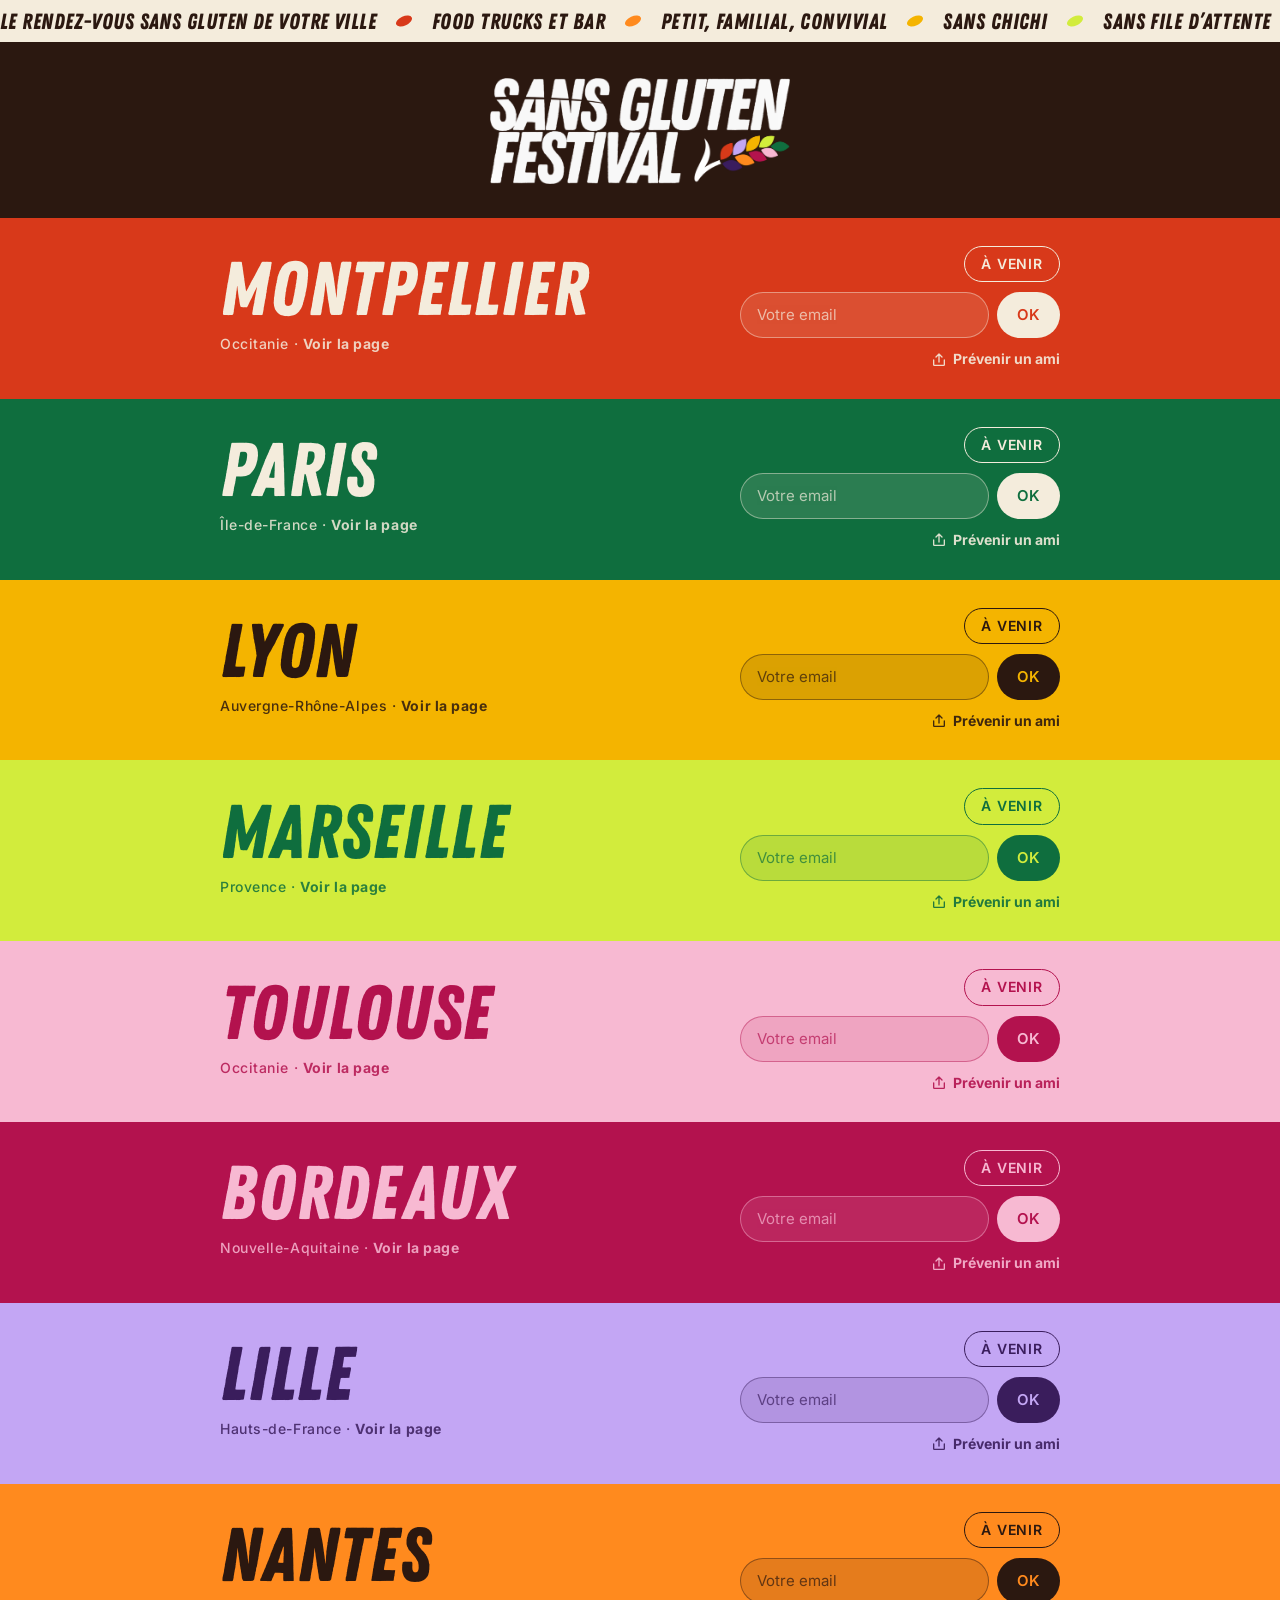
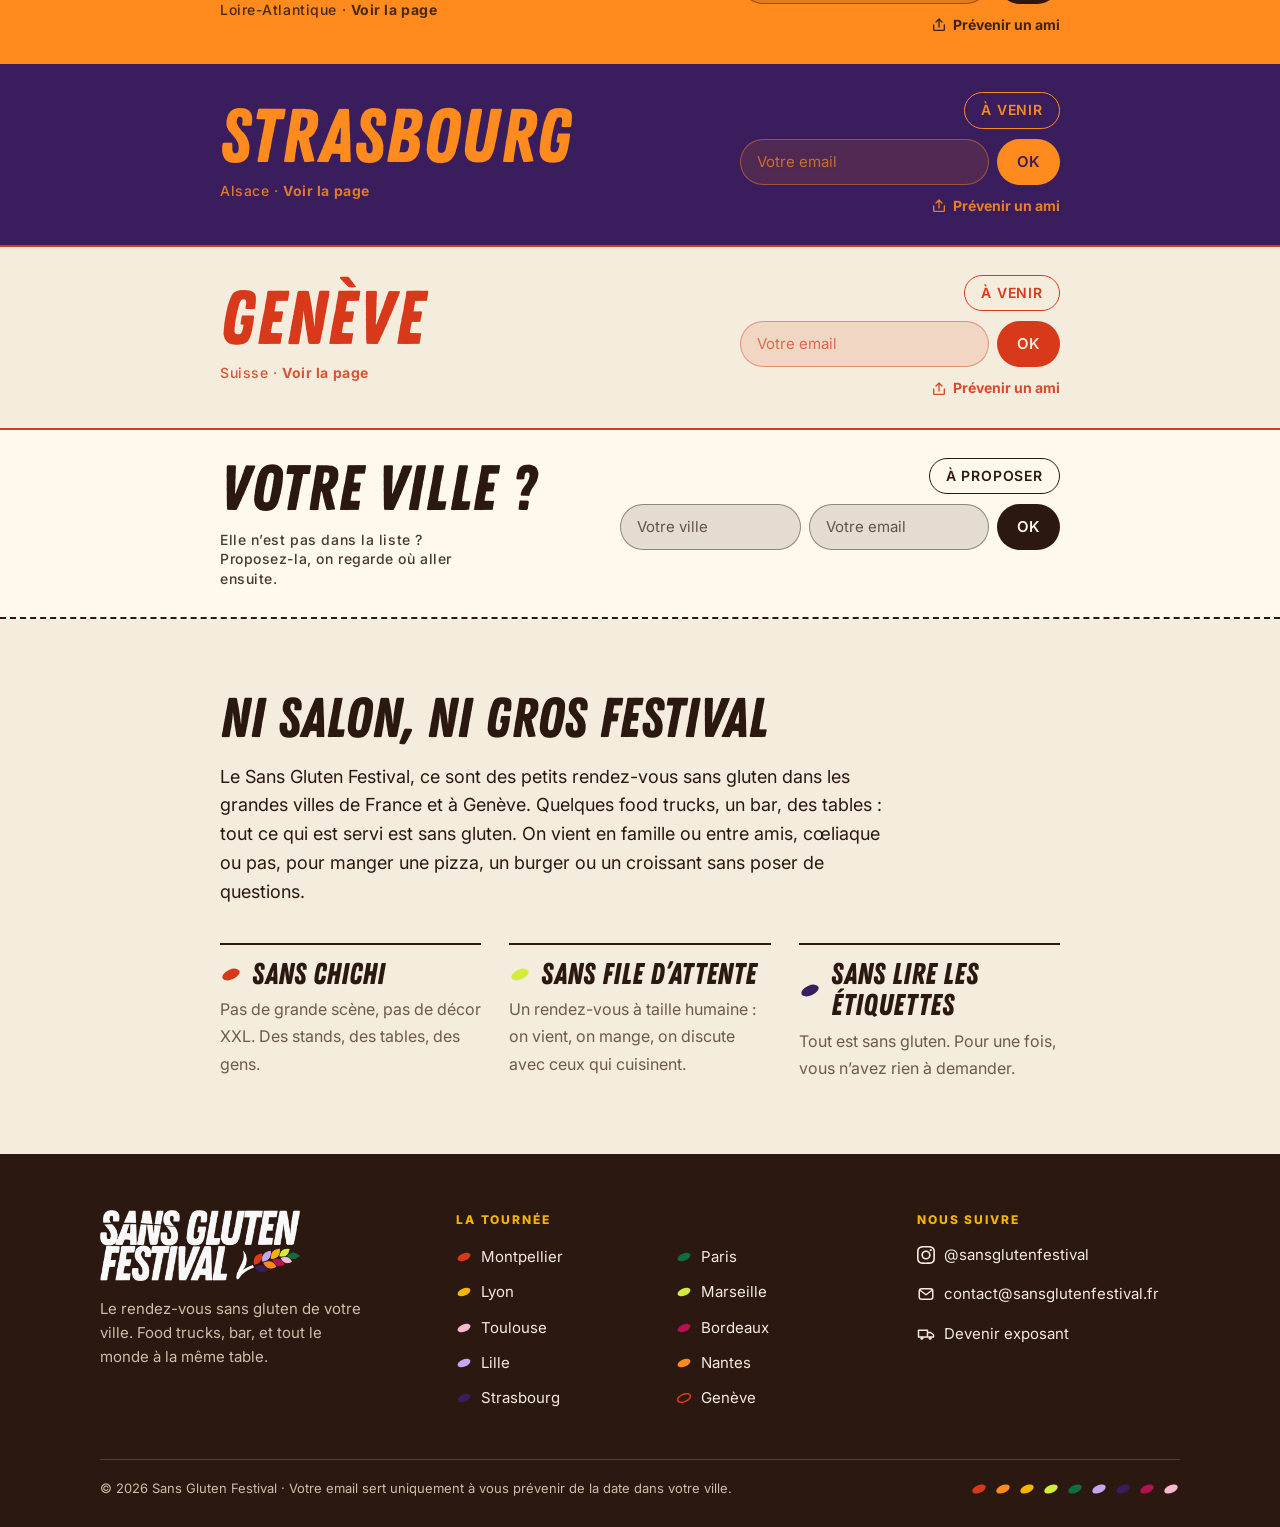
==== commit e4be98df: "Pied de page : logo officiel Instagram Co-Authored-By: Claude Opus 5.5 <noreply@anthropic.com>" ====
--- a/index.html
+++ b/index.html
@@ -212,7 +212,7 @@
         <div class="foot-col">
           <h2>Nous suivre</h2>
           <ul class="foot-links">
-            <li><a href="https://www.instagram.com/sansglutenfestival/" rel="noopener" target="_blank"><svg viewBox="0 0 24 24" aria-hidden="true"><rect x="3" y="3" width="18" height="18" rx="5" fill="none" stroke="currentColor" stroke-width="2"/><circle cx="12" cy="12" r="4.2" fill="none" stroke="currentColor" stroke-width="2"/><circle cx="17.4" cy="6.6" r="1.3" fill="currentColor"/></svg>@sansglutenfestival</a></li>
+            <li><a href="https://www.instagram.com/sansglutenfestival/" rel="noopener" target="_blank"><svg viewBox="0 0 24 24" aria-hidden="true"><path fill="currentColor" d="M7.0301.084c-1.2768.0602-2.1487.264-2.911.5634-.7888.3075-1.4575.72-2.1228 1.3877-.6652.6677-1.075 1.3368-1.3802 2.127-.2954.7638-.4956 1.6365-.552 2.914-.0564 1.2775-.0689 1.6882-.0626 4.947.0062 3.2586.0206 3.6671.0825 4.9473.061 1.2765.264 2.1482.5635 2.9107.308.7889.72 1.4573 1.388 2.1228.6679.6655 1.3365 1.0743 2.1285 1.38.7632.295 1.6361.4961 2.9134.552 1.2773.056 1.6884.069 4.9462.0627 3.2578-.0062 3.668-.0207 4.9478-.0814 1.28-.0607 2.147-.2652 2.9098-.5633.7889-.3086 1.4578-.72 2.1228-1.3881.665-.6682 1.0745-1.3378 1.3795-2.1284.2957-.7632.4966-1.636.552-2.9124.056-1.2809.0692-1.6898.063-4.948-.0063-3.2583-.021-3.6668-.0817-4.9465-.0607-1.2797-.264-2.1487-.5633-2.9117-.3084-.7889-.72-1.4568-1.3876-2.1228C21.2982 1.33 20.628.9208 19.8378.6165 19.074.321 18.2017.1197 16.9244.0645 15.6471.0093 15.236-.005 11.977.0014 8.718.0076 8.31.0215 7.0301.0839m.1402 21.6932c-1.17-.0509-1.8053-.2453-2.2287-.408-.5606-.216-.96-.4771-1.3819-.895-.422-.4178-.6811-.8186-.9-1.378-.1644-.4234-.3624-1.058-.4171-2.228-.0595-1.2645-.072-1.6442-.079-4.848-.007-3.2037.0053-3.583.0607-4.848.05-1.169.2456-1.805.408-2.2282.216-.5613.4762-.96.895-1.3816.4188-.4217.8184-.6814 1.3783-.9003.423-.1651 1.0575-.3614 2.227-.4171 1.2655-.06 1.6447-.072 4.848-.079 3.2033-.007 3.5835.005 4.8495.0608 1.169.0508 1.8053.2445 2.228.408.5608.216.96.4754 1.3816.895.4217.4194.6816.8176.9005 1.3787.1653.4217.3617 1.056.4169 2.2263.0602 1.2655.0739 1.645.0796 4.848.0058 3.203-.0055 3.5834-.061 4.848-.051 1.17-.245 1.8055-.408 2.2294-.216.5604-.4763.96-.8954 1.3814-.419.4215-.8181.6811-1.3783.9-.4224.1649-1.0577.3617-2.2262.4174-1.2656.0595-1.6448.072-4.8493.079-3.2045.007-3.5825-.006-4.848-.0608M16.953 5.5864A1.44 1.44 0 1 0 18.39 4.144a1.44 1.44 0 0 0-1.437 1.4424M5.8385 12.012c.0067 3.4032 2.7706 6.1557 6.173 6.1493 3.4026-.0065 6.157-2.7701 6.1506-6.1733-.0065-3.4032-2.771-6.1565-6.174-6.1498-3.403.0067-6.156 2.771-6.1496 6.1738M8 12.0077a4 4 0 1 1 4.008 3.9921A3.9996 3.9996 0 0 1 8 12.0077"/></svg>@sansglutenfestival</a></li>
             <li><a href="mailto:contact@sansglutenfestival.fr"><svg viewBox="0 0 24 24" aria-hidden="true"><rect x="3" y="5" width="18" height="14" rx="3" fill="none" stroke="currentColor" stroke-width="2"/><path d="M4 7l8 6 8-6" fill="none" stroke="currentColor" stroke-width="2" stroke-linejoin="round"/></svg>contact@sansglutenfestival.fr</a></li>
             <li><a href="mailto:contact@sansglutenfestival.fr?subject=Devenir%20exposant%20%E2%80%94%20Sans%20Gluten%20Festival"><svg viewBox="0 0 24 24" aria-hidden="true"><path d="M2 7h12v9H2zM14 10h4l4 3v3h-8z" fill="none" stroke="currentColor" stroke-width="2" stroke-linejoin="round"/><circle cx="6.5" cy="17.5" r="2" fill="currentColor"/><circle cx="17.5" cy="17.5" r="2" fill="currentColor"/></svg>Devenir exposant</a></li>
           </ul>
